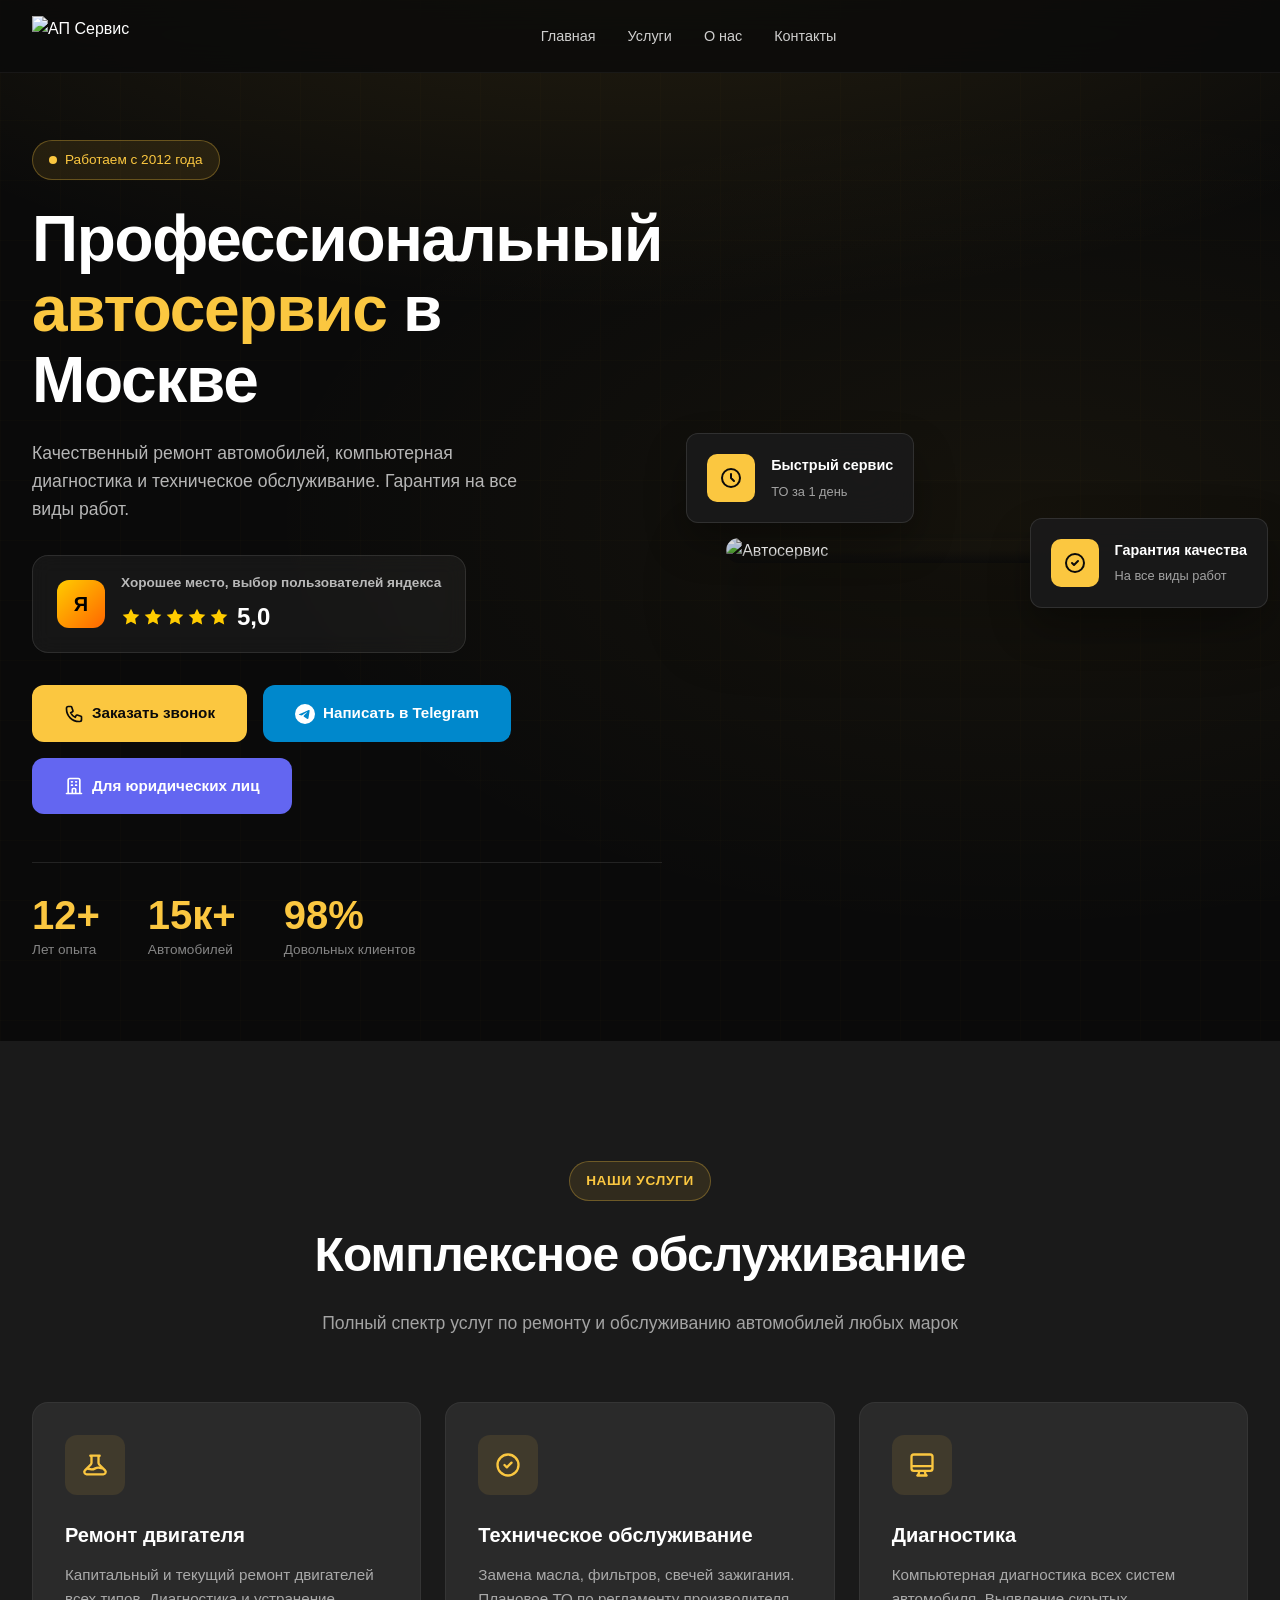
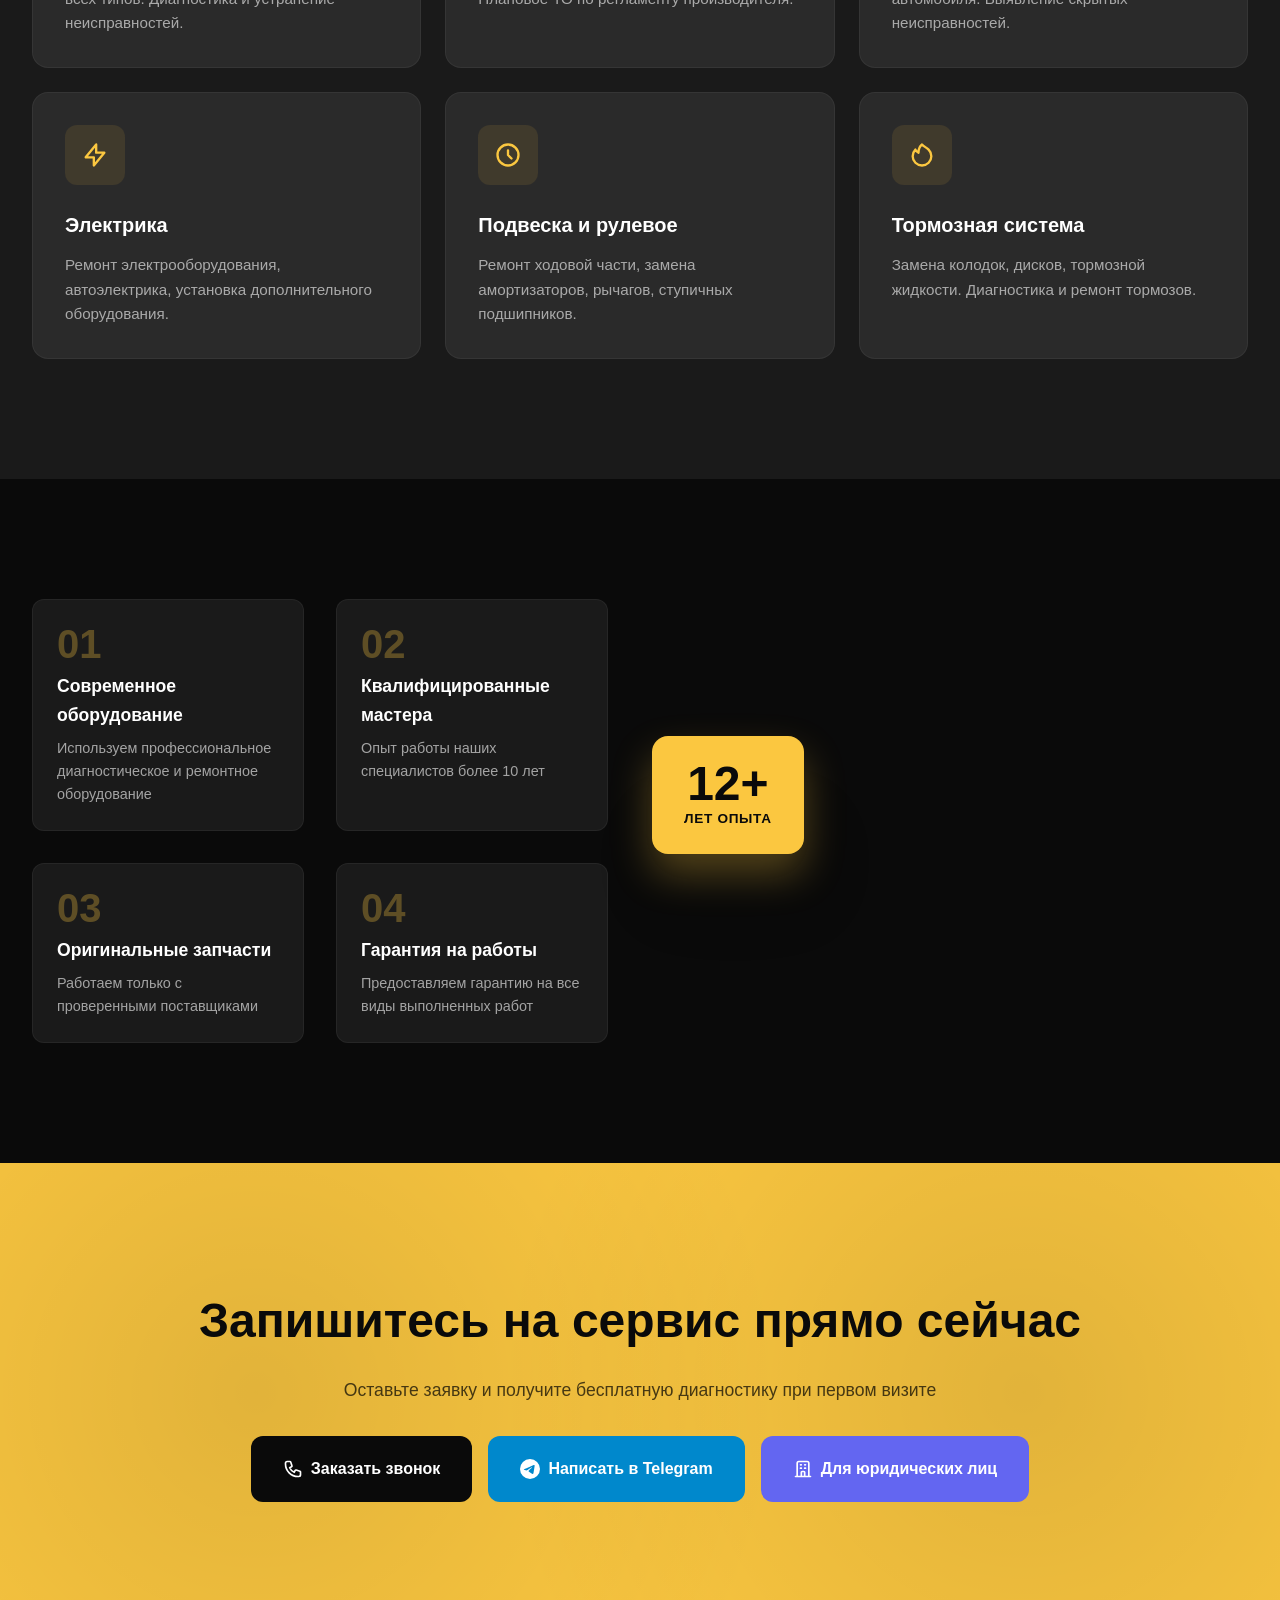
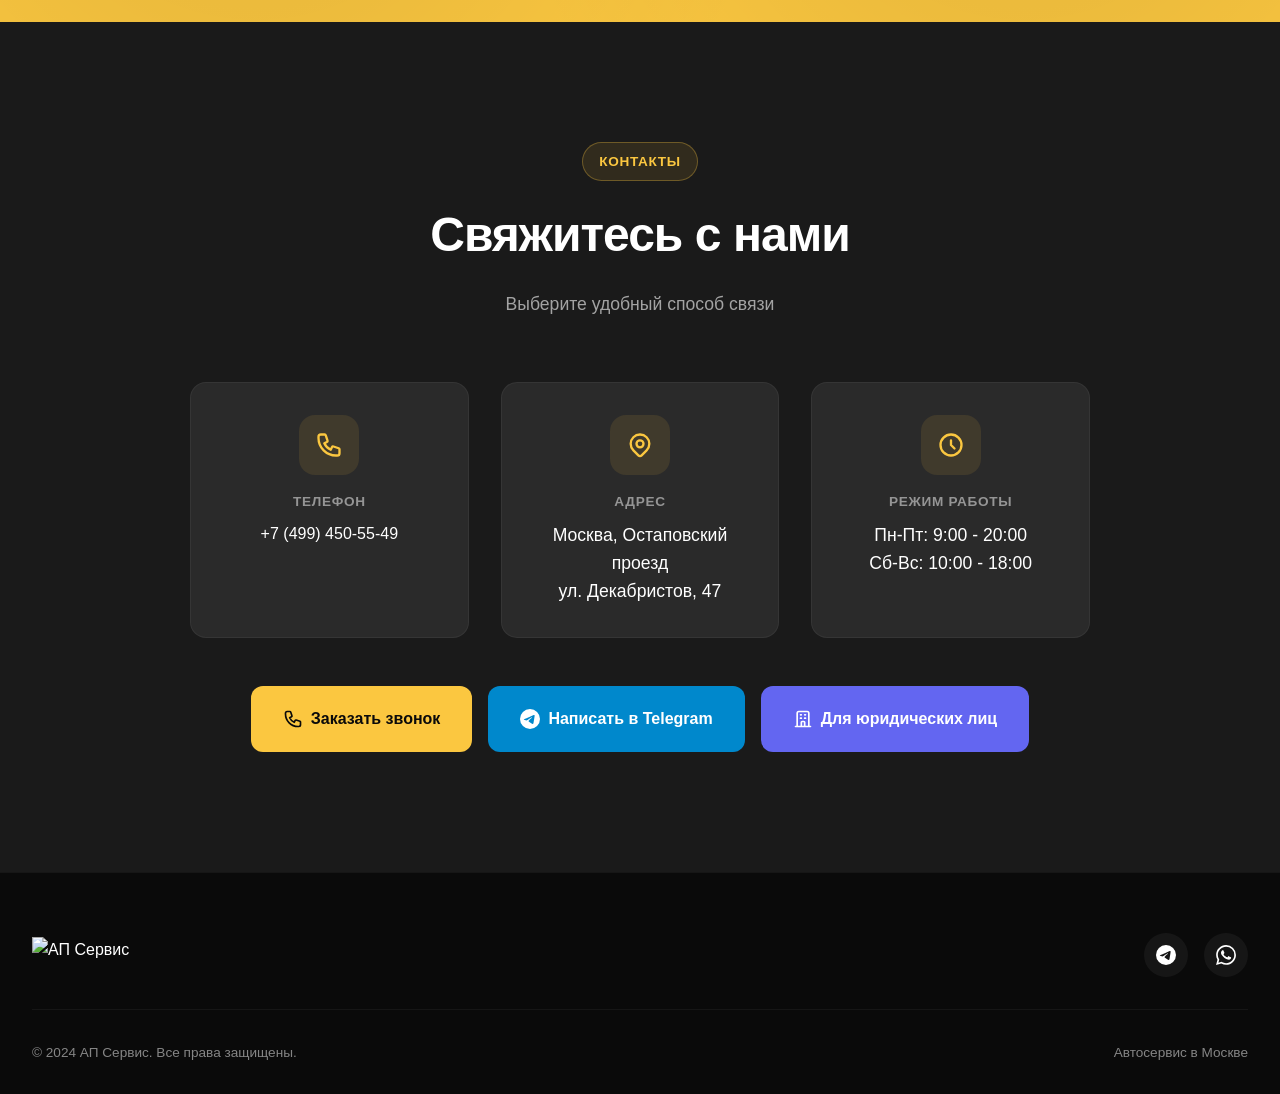
==== serivce2/index.html @ 69a340d0 "Add files via upload" ====
<!DOCTYPE html>
<!-- saved from url=(0055)file:///C:/Users/WlaDiS/Desktop/ap2/new-site/index.html -->
<html lang="ru"><head><meta http-equiv="Content-Type" content="text/html; charset=UTF-8">
    
    <meta name="viewport" content="width=device-width, initial-scale=1.0">
    <title>АП Сервис — Автосервис Ильдара</title>
    <meta name="description" content="Профессиональный автосервис в Москве. Ремонт, диагностика и техническое обслуживание автомобилей. Остаповский проезд и Декабристов 47.">
    <link rel="preconnect" href="https://fonts.googleapis.com/">
    <link rel="preconnect" href="https://fonts.gstatic.com/" crossorigin="">
    <link href="./АП Сервис — Автосервис Ильдара_files/css2" rel="stylesheet">
    <style>
        :root {
            --primary: #fbc740;
            --primary-dark: #e5b335;
            --dark: #0a0a0a;
            --dark-light: #1a1a1a;
            --gray: #2a2a2a;
            --light: #f5f5f5;
            --white: #ffffff;
            --text: #333333;
            --text-light: #666666;
            --transition: all 0.3s cubic-bezier(0.4, 0, 0.2, 1);
        }

        * {
            margin: 0;
            padding: 0;
            box-sizing: border-box;
        }

        html {
            scroll-behavior: smooth;
        }

        body {
            font-family: 'Inter', -apple-system, BlinkMacSystemFont, sans-serif;
            background: var(--dark);
            color: var(--white);
            line-height: 1.6;
            overflow-x: hidden;
        }

        /* Custom Scrollbar */
        ::-webkit-scrollbar {
            width: 8px;
        }
        ::-webkit-scrollbar-track {
            background: var(--dark);
        }
        ::-webkit-scrollbar-thumb {
            background: var(--primary);
            border-radius: 4px;
        }

        /* Navigation */
        .nav {
            position: fixed;
            top: 0;
            left: 0;
            right: 0;
            z-index: 1000;
            padding: 1rem 2rem;
            background: rgba(10, 10, 10, 0.8);
            backdrop-filter: blur(20px);
            border-bottom: 1px solid rgba(255,255,255,0.05);
            transition: var(--transition);
        }

        .nav.scrolled {
            padding: 0.75rem 2rem;
            background: rgba(10, 10, 10, 0.95);
        }

        .nav-container {
            max-width: 1400px;
            margin: 0 auto;
            display: flex;
            justify-content: space-between;
            align-items: center;
        }

        .logo {
            display: flex;
            align-items: center;
            gap: 0.75rem;
            text-decoration: none;
            color: var(--white);
        }

        .logo img {
            height: 40px;
            width: auto;
        }

        .nav-links {
            display: flex;
            gap: 2rem;
            list-style: none;
        }

        .nav-links a {
            color: var(--white);
            text-decoration: none;
            font-weight: 500;
            font-size: 0.9rem;
            position: relative;
            transition: var(--transition);
            opacity: 0.8;
        }

        .nav-links a:hover {
            opacity: 1;
            color: var(--primary);
        }

        .nav-links a::after {
            content: '';
            position: absolute;
            bottom: -4px;
            left: 0;
            width: 0;
            height: 2px;
            background: var(--primary);
            transition: var(--transition);
        }

        .nav-links a:hover::after {
            width: 100%;
        }

        .mobile-menu-btn {
            display: none;
            flex-direction: column;
            gap: 5px;
            background: none;
            border: none;
            cursor: pointer;
            padding: 5px;
        }

        .mobile-menu-btn span {
            width: 25px;
            height: 2px;
            background: var(--white);
            transition: var(--transition);
        }

        /* Hero Section */
        .hero {
            min-height: 100vh;
            display: flex;
            align-items: center;
            position: relative;
            overflow: hidden;
            padding: 140px 2rem 80px;
        }

        .hero-bg {
            position: absolute;
            inset: 0;
            background: 
                radial-gradient(ellipse 80% 50% at 50% -20%, rgba(251, 199, 64, 0.15), transparent),
                radial-gradient(ellipse 60% 40% at 80% 50%, rgba(251, 199, 64, 0.05), transparent),
                var(--dark);
        }

        .hero-grid {
            position: absolute;
            inset: 0;
            background-image: 
                linear-gradient(rgba(251, 199, 64, 0.03) 1px, transparent 1px),
                linear-gradient(90deg, rgba(251, 199, 64, 0.03) 1px, transparent 1px);
            background-size: 60px 60px;
            opacity: 0.5;
        }

        .hero-container {
            max-width: 1400px;
            margin: 0 auto;
            display: grid;
            grid-template-columns: 1fr 1fr;
            gap: 4rem;
            align-items: center;
            position: relative;
            z-index: 1;
        }

        .hero-content {
            animation: fadeInUp 1s ease-out;
        }

        .hero-badge {
            display: inline-flex;
            align-items: center;
            gap: 0.5rem;
            padding: 0.5rem 1rem;
            background: rgba(251, 199, 64, 0.1);
            border: 1px solid rgba(251, 199, 64, 0.3);
            border-radius: 50px;
            font-size: 0.85rem;
            font-weight: 500;
            color: var(--primary);
            margin-bottom: 1.5rem;
        }

        .hero-badge::before {
            content: '';
            width: 8px;
            height: 8px;
            background: var(--primary);
            border-radius: 50%;
            animation: pulse 2s infinite;
        }

        @keyframes pulse {
            0%, 100% { opacity: 1; }
            50% { opacity: 0.5; }
        }

        .hero h1 {
            font-size: clamp(2.5rem, 5vw, 4rem);
            font-weight: 800;
            line-height: 1.1;
            margin-bottom: 1.5rem;
            letter-spacing: -0.02em;
        }

        .hero h1 span {
            color: var(--primary);
            position: relative;
        }

        .hero-description {
            font-size: 1.1rem;
            color: rgba(255,255,255,0.7);
            max-width: 500px;
            margin-bottom: 2rem;
        }

        /* Yandex Rating Badge */
        .yandex-badge {
            display: inline-flex;
            align-items: center;
            gap: 1rem;
            background: rgba(255, 255, 255, 0.05);
            border: 1px solid rgba(255, 255, 255, 0.1);
            border-radius: 16px;
            padding: 1rem 1.5rem;
            margin-bottom: 2rem;
            backdrop-filter: blur(10px);
        }

        .yandex-icon {
            width: 48px;
            height: 48px;
            background: linear-gradient(135deg, #FFCC00, #FF6600);
            border-radius: 12px;
            display: flex;
            align-items: center;
            justify-content: center;
            font-weight: 800;
            font-size: 1.25rem;
            color: #000;
        }

        .yandex-info h4 {
            font-size: 0.85rem;
            font-weight: 600;
            color: rgba(255,255,255,0.7);
            margin-bottom: 0.25rem;
        }

        .yandex-rating {
            display: flex;
            align-items: center;
            gap: 0.5rem;
        }

        .yandex-rating .stars {
            display: flex;
            gap: 2px;
        }

        .yandex-rating .stars svg {
            width: 20px;
            height: 20px;
            fill: #FFCC00;
        }

        .yandex-rating .score {
            font-size: 1.5rem;
            font-weight: 800;
            color: var(--white);
        }

        .hero-buttons {
            display: flex;
            flex-wrap: wrap;
            gap: 1rem;
            margin-bottom: 2rem;
        }

        .btn {
            display: inline-flex;
            align-items: center;
            gap: 0.5rem;
            padding: 1rem 2rem;
            background: var(--primary);
            color: var(--dark);
            text-decoration: none;
            font-weight: 700;
            font-size: 0.95rem;
            border-radius: 12px;
            border: none;
            cursor: pointer;
            transition: var(--transition);
        }

        .btn:hover {
            background: var(--primary-dark);
            transform: translateY(-2px);
            box-shadow: 0 10px 30px rgba(251, 199, 64, 0.3);
        }

        .btn-outline {
            background: transparent;
            border: 2px solid rgba(255,255,255,0.3);
            color: var(--white);
        }

        .btn-outline:hover {
            background: var(--white);
            color: var(--dark);
            border-color: var(--white);
        }

        .btn-telegram {
            background: #0088cc;
            color: var(--white);
        }

        .btn-telegram:hover {
            background: #006699;
            box-shadow: 0 10px 30px rgba(0, 136, 204, 0.3);
        }

        .btn-corp {
            background: #6366f1;
            color: var(--white);
        }

        .btn-corp:hover {
            background: #4f46e5;
            box-shadow: 0 10px 30px rgba(99, 102, 241, 0.3);
        }

        .hero-stats {
            display: flex;
            gap: 3rem;
            margin-top: 3rem;
            padding-top: 2rem;
            border-top: 1px solid rgba(255,255,255,0.1);
        }

        .stat {
            display: flex;
            flex-direction: column;
        }

        .stat-value {
            font-size: 2.5rem;
            font-weight: 800;
            color: var(--primary);
            line-height: 1;
        }

        .stat-label {
            font-size: 0.85rem;
            color: rgba(255,255,255,0.5);
            margin-top: 0.25rem;
        }

        .hero-image {
            position: relative;
            animation: fadeIn 1.2s ease-out;
        }

        .hero-image-wrapper {
            position: relative;
            border-radius: 20px;
            overflow: hidden;
            box-shadow: 0 40px 80px rgba(0,0,0,0.5);
        }

        .hero-image-wrapper::before {
            content: '';
            position: absolute;
            inset: 0;
            background: linear-gradient(180deg, transparent 50%, rgba(10,10,10,0.8) 100%);
            z-index: 1;
        }

        .hero-image img {
            width: 100%;
            height: auto;
            display: block;
            transition: transform 0.7s ease;
        }

        .hero-image-wrapper:hover img {
            transform: scale(1.05);
        }

        .hero-float-card {
            position: absolute;
            background: rgba(26, 26, 26, 0.95);
            backdrop-filter: blur(20px);
            padding: 1.25rem;
            border-radius: 12px;
            border: 1px solid rgba(255,255,255,0.1);
            display: flex;
            align-items: center;
            gap: 1rem;
            box-shadow: 0 20px 40px rgba(0,0,0,0.3);
        }

        .hero-float-card.card-1 {
            top: -20px;
            right: -20px;
            z-index: 2;
            animation: float 3s ease-in-out infinite;
        }

        .hero-float-card.card-2 {
            bottom: 40px;
            left: -40px;
            z-index: 2;
            animation: float 3s ease-in-out infinite 0.5s;
        }

        @keyframes float {
            0%, 100% { transform: translateY(0); }
            50% { transform: translateY(-10px); }
        }

        .card-icon {
            width: 48px;
            height: 48px;
            background: var(--primary);
            border-radius: 10px;
            display: flex;
            align-items: center;
            justify-content: center;
            color: var(--dark);
        }

        .card-icon svg {
            width: 24px;
            height: 24px;
        }

        .card-content h4 {
            font-size: 0.9rem;
            font-weight: 600;
            margin-bottom: 0.25rem;
        }

        .card-content p {
            font-size: 0.8rem;
            color: rgba(255,255,255,0.6);
        }

        /* Services Section */
        .services {
            padding: 120px 2rem;
            background: var(--dark-light);
            position: relative;
        }

        .section-header {
            text-align: center;
            max-width: 700px;
            margin: 0 auto 4rem;
        }

        .section-label {
            display: inline-block;
            padding: 0.5rem 1rem;
            background: rgba(251, 199, 64, 0.1);
            border: 1px solid rgba(251, 199, 64, 0.3);
            border-radius: 50px;
            font-size: 0.85rem;
            font-weight: 600;
            color: var(--primary);
            margin-bottom: 1rem;
            text-transform: uppercase;
            letter-spacing: 0.05em;
        }

        .section-title {
            font-size: clamp(2rem, 4vw, 3rem);
            font-weight: 800;
            margin-bottom: 1rem;
            letter-spacing: -0.02em;
        }

        .section-description {
            color: rgba(255,255,255,0.6);
            font-size: 1.1rem;
        }

        .services-grid {
            max-width: 1400px;
            margin: 0 auto;
            display: grid;
            grid-template-columns: repeat(auto-fit, minmax(320px, 1fr));
            gap: 1.5rem;
        }

        .service-card {
            background: var(--gray);
            border-radius: 16px;
            padding: 2rem;
            border: 1px solid rgba(255,255,255,0.05);
            transition: var(--transition);
            position: relative;
            overflow: hidden;
            cursor: pointer;
        }

        .service-card::before {
            content: '';
            position: absolute;
            top: 0;
            left: 0;
            right: 0;
            height: 3px;
            background: var(--primary);
            transform: scaleX(0);
            transition: var(--transition);
        }

        .service-card:hover::before {
            transform: scaleX(1);
        }

        .service-card:hover {
            transform: translateY(-5px);
            border-color: rgba(251, 199, 64, 0.3);
            box-shadow: 0 20px 40px rgba(0,0,0,0.3);
        }

        .service-icon {
            width: 60px;
            height: 60px;
            background: rgba(251, 199, 64, 0.1);
            border-radius: 12px;
            display: flex;
            align-items: center;
            justify-content: center;
            margin-bottom: 1.5rem;
            transition: var(--transition);
        }

        .service-card:hover .service-icon {
            background: var(--primary);
        }

        .service-icon svg {
            width: 28px;
            height: 28px;
            color: var(--primary);
            transition: var(--transition);
        }

        .service-card:hover .service-icon svg {
            color: var(--dark);
        }

        .service-card h3 {
            font-size: 1.25rem;
            font-weight: 700;
            margin-bottom: 0.75rem;
        }

        .service-card p {
            color: rgba(255,255,255,0.6);
            font-size: 0.95rem;
            line-height: 1.6;
        }

        /* Advantages Section */
        .advantages {
            padding: 120px 2rem;
            background: var(--dark);
            position: relative;
        }

        .advantages-container {
            max-width: 1400px;
            margin: 0 auto;
            display: grid;
            grid-template-columns: 1fr 1fr;
            gap: 4rem;
            align-items: center;
        }

        .advantages-content {
            display: grid;
            grid-template-columns: 1fr 1fr;
            gap: 2rem;
        }

        .advantage-item {
            padding: 1.5rem;
            background: var(--dark-light);
            border-radius: 12px;
            border: 1px solid rgba(255,255,255,0.05);
            transition: var(--transition);
        }

        .advantage-item:hover {
            border-color: rgba(251, 199, 64, 0.3);
            transform: translateY(-3px);
        }

        .advantage-number {
            font-size: 2.5rem;
            font-weight: 800;
            color: var(--primary);
            opacity: 0.3;
            line-height: 1;
            margin-bottom: 0.5rem;
        }

        .advantage-item h4 {
            font-size: 1.1rem;
            font-weight: 600;
            margin-bottom: 0.5rem;
        }

        .advantage-item p {
            font-size: 0.9rem;
            color: rgba(255,255,255,0.6);
        }

        .advantages-image {
            position: relative;
        }

        .advantages-image img {
            width: 100%;
            border-radius: 20px;
            box-shadow: 0 40px 80px rgba(0,0,0,0.4);
        }

        .experience-badge {
            position: absolute;
            bottom: -20px;
            left: -20px;
            background: var(--primary);
            color: var(--dark);
            padding: 1.5rem 2rem;
            border-radius: 16px;
            text-align: center;
            box-shadow: 0 20px 40px rgba(251, 199, 64, 0.3);
        }

        .experience-badge .years {
            font-size: 3rem;
            font-weight: 800;
            line-height: 1;
        }

        .experience-badge .text {
            font-size: 0.85rem;
            font-weight: 600;
            text-transform: uppercase;
            letter-spacing: 0.05em;
        }

        /* CTA Section */
        .cta {
            padding: 120px 2rem;
            background: var(--primary);
            position: relative;
            overflow: hidden;
        }

        .cta-bg {
            position: absolute;
            inset: 0;
            background: 
                radial-gradient(circle at 20% 50%, rgba(0,0,0,0.1) 0%, transparent 50%),
                radial-gradient(circle at 80% 50%, rgba(0,0,0,0.1) 0%, transparent 50%);
        }

        .cta-container {
            max-width: 1000px;
            margin: 0 auto;
            text-align: center;
            position: relative;
            z-index: 1;
        }

        .cta h2 {
            font-size: clamp(2rem, 4vw, 3rem);
            font-weight: 800;
            color: var(--dark);
            margin-bottom: 1rem;
        }

        .cta p {
            color: rgba(0,0,0,0.7);
            font-size: 1.1rem;
            max-width: 600px;
            margin: 0 auto 2rem;
        }

        .btn-dark {
            background: var(--dark);
            color: var(--white);
        }

        .btn-dark:hover {
            background: var(--dark-light);
            box-shadow: 0 10px 30px rgba(0,0,0,0.3);
        }

        /* Contact Section - New Design with Buttons */
        .contact {
            padding: 120px 2rem;
            background: var(--dark-light);
        }

        .contact-container {
            max-width: 900px;
            margin: 0 auto;
            text-align: center;
        }

        .contact-info-grid {
            display: grid;
            grid-template-columns: repeat(auto-fit, minmax(250px, 1fr));
            gap: 2rem;
            margin-bottom: 3rem;
        }

        .contact-info-card {
            background: var(--gray);
            padding: 2rem;
            border-radius: 16px;
            border: 1px solid rgba(255,255,255,0.05);
            text-align: center;
            transition: var(--transition);
        }

        .contact-info-card:hover {
            border-color: rgba(251, 199, 64, 0.3);
            transform: translateY(-5px);
        }

        .contact-info-card .icon {
            width: 60px;
            height: 60px;
            background: rgba(251, 199, 64, 0.1);
            border-radius: 16px;
            display: flex;
            align-items: center;
            justify-content: center;
            margin: 0 auto 1rem;
        }

        .contact-info-card .icon svg {
            width: 28px;
            height: 28px;
            color: var(--primary);
        }

        .contact-info-card h4 {
            font-size: 0.85rem;
            font-weight: 600;
            color: rgba(255,255,255,0.5);
            text-transform: uppercase;
            letter-spacing: 0.05em;
            margin-bottom: 0.5rem;
        }

        .contact-info-card p {
            font-size: 1.1rem;
            color: var(--white);
        }

        .contact-info-card a {
            color: var(--white);
            text-decoration: none;
            transition: var(--transition);
        }

        .contact-info-card a:hover {
            color: var(--primary);
        }

        .contact-buttons {
            display: flex;
            flex-wrap: wrap;
            justify-content: center;
            gap: 1rem;
            margin-top: 2rem;
        }

        .contact-buttons .btn {
            padding: 1.25rem 2rem;
            font-size: 1rem;
        }

        /* Footer */
        .footer {
            padding: 60px 2rem 30px;
            background: var(--dark);
            border-top: 1px solid rgba(255,255,255,0.05);
        }

        .footer-container {
            max-width: 1400px;
            margin: 0 auto;
        }

        .footer-top {
            display: flex;
            justify-content: space-between;
            align-items: center;
            padding-bottom: 2rem;
            border-bottom: 1px solid rgba(255,255,255,0.05);
            margin-bottom: 2rem;
        }

        .footer-logo {
            display: flex;
            align-items: center;
            gap: 0.75rem;
            text-decoration: none;
            color: var(--white);
        }

        .footer-logo img {
            height: 36px;
        }

        .footer-social {
            display: flex;
            gap: 1rem;
        }

        .social-link {
            width: 44px;
            height: 44px;
            background: rgba(255,255,255,0.05);
            border-radius: 50%;
            display: flex;
            align-items: center;
            justify-content: center;
            color: var(--white);
            text-decoration: none;
            transition: var(--transition);
        }

        .social-link:hover {
            background: var(--primary);
            color: var(--dark);
            transform: translateY(-3px);
        }

        .footer-bottom {
            display: flex;
            justify-content: space-between;
            align-items: center;
            flex-wrap: wrap;
            gap: 1rem;
            font-size: 0.85rem;
            color: rgba(255,255,255,0.5);
        }

        .footer-bottom a {
            color: rgba(255,255,255,0.5);
            text-decoration: none;
            transition: var(--transition);
        }

        .footer-bottom a:hover {
            color: var(--primary);
        }

        /* Back to Top Button */
        .back-to-top {
            position: fixed;
            bottom: 30px;
            right: 30px;
            width: 50px;
            height: 50px;
            background: var(--primary);
            border-radius: 50%;
            display: flex;
            align-items: center;
            justify-content: center;
            color: var(--dark);
            text-decoration: none;
            opacity: 0;
            visibility: hidden;
            transform: translateY(20px);
            transition: var(--transition);
            box-shadow: 0 4px 15px rgba(251, 199, 64, 0.4);
            z-index: 999;
        }

        .back-to-top.visible {
            opacity: 1;
            visibility: visible;
            transform: translateY(0);
        }

        .back-to-top:hover {
            background: var(--primary-dark);
            transform: translateY(-3px);
            box-shadow: 0 6px 20px rgba(251, 199, 64, 0.5);
        }

        .back-to-top svg {
            width: 24px;
            height: 24px;
        }

        /* Animations */
        @keyframes fadeIn {
            from { opacity: 0; }
            to { opacity: 1; }
        }

        @keyframes fadeInUp {
            from {
                opacity: 0;
                transform: translateY(30px);
            }
            to {
                opacity: 1;
                transform: translateY(0);
            }
        }

        /* Responsive */
        @media (max-width: 1024px) {
            .hero-container,
            .advantages-container {
                grid-template-columns: 1fr;
            }

            .hero {
                padding-top: 140px;
            }

            .hero-image {
                order: -1;
            }

            .advantages-content {
                order: 1;
            }

            .nav-links {
                display: none;
            }

            .mobile-menu-btn {
                display: flex;
            }
        }

        @media (max-width: 768px) {
            .advantages-content {
                grid-template-columns: 1fr;
            }

            .hero-stats {
                flex-direction: column;
                gap: 1.5rem;
            }

            .hero-float-card {
                display: none;
            }

            .hero-buttons {
                flex-direction: column;
            }

            .hero-buttons .btn {
                width: 100%;
                justify-content: center;
            }

            .contact-buttons {
                flex-direction: column;
            }

            .contact-buttons .btn {
                width: 100%;
            }

            .yandex-badge {
                flex-direction: column;
                text-align: center;
            }

            .footer-top {
                flex-direction: column;
                gap: 1.5rem;
                text-align: center;
            }

            .experience-badge {
                position: relative;
                bottom: auto;
                left: auto;
                margin-top: 1rem;
            }
        }

        /* Mobile Menu */
        .mobile-menu {
            position: fixed;
            inset: 0;
            background: var(--dark);
            z-index: 999;
            display: flex;
            flex-direction: column;
            justify-content: center;
            align-items: center;
            gap: 2rem;
            transform: translateX(100%);
            transition: var(--transition);
        }

        .mobile-menu.active {
            transform: translateX(0);
        }

        .mobile-menu a {
            color: var(--white);
            text-decoration: none;
            font-size: 1.5rem;
            font-weight: 600;
        }

        .mobile-menu-close {
            position: absolute;
            top: 1.5rem;
            right: 1.5rem;
            background: none;
            border: none;
            color: var(--white);
            font-size: 2rem;
            cursor: pointer;
        }
    </style>
</head>
<body>
    <!-- Navigation -->
    <nav class="nav">
        <div class="nav-container">
            <a href="file:///C:/Users/WlaDiS/Desktop/ap2/new-site/index.html#" class="logo" onclick="scrollToTop(event)">
                <img src="./АП Сервис — Автосервис Ильдара_files/logonew24.svg" alt="АП Сервис">
            </a>
            <ul class="nav-links">
                <li><a href="file:///C:/Users/WlaDiS/Desktop/ap2/new-site/index.html#" onclick="scrollToTop(event)">Главная</a></li>
                <li><a href="file:///C:/Users/WlaDiS/Desktop/ap2/new-site/index.html#services">Услуги</a></li>
                <li><a href="file:///C:/Users/WlaDiS/Desktop/ap2/new-site/index.html#advantages">О нас</a></li>
                <li><a href="file:///C:/Users/WlaDiS/Desktop/ap2/new-site/index.html#contact">Контакты</a></li>
            </ul>
            <div class="nav-cta">
                <button class="mobile-menu-btn" onclick="toggleMenu()">
                    <span></span>
                    <span></span>
                    <span></span>
                </button>
            </div>
        </div>
    </nav>

    <!-- Mobile Menu -->
    <div class="mobile-menu" id="mobileMenu">
        <button class="mobile-menu-close" onclick="toggleMenu()">×</button>
        <a href="file:///C:/Users/WlaDiS/Desktop/ap2/new-site/index.html#" onclick="scrollToTop(event); toggleMenu()">Главная</a>
        <a href="file:///C:/Users/WlaDiS/Desktop/ap2/new-site/index.html#services" onclick="toggleMenu()">Услуги</a>
        <a href="file:///C:/Users/WlaDiS/Desktop/ap2/new-site/index.html#advantages" onclick="toggleMenu()">О нас</a>
        <a href="file:///C:/Users/WlaDiS/Desktop/ap2/new-site/index.html#contact" onclick="toggleMenu()">Контакты</a>
    </div>

    <!-- Hero Section -->
    <section class="hero">
        <div class="hero-bg"></div>
        <div class="hero-grid"></div>
        <div class="hero-container">
            <div class="hero-content">
                <div class="hero-badge">Работаем с 2012 года</div>
                <h1>Профессиональный <span>автосервис</span> в Москве</h1>
                <p class="hero-description">Качественный ремонт автомобилей, компьютерная диагностика и техническое обслуживание. Гарантия на все виды работ.</p>
                
                <!-- Yandex Rating Badge -->
                <div class="yandex-badge">
                    <div class="yandex-icon">Я</div>
                    <div class="yandex-info">
                        <h4>Хорошее место, выбор пользователей яндекса</h4>
                        <div class="yandex-rating">
                            <div class="stars">
                                <svg viewBox="0 0 24 24"><path d="M12 2l3.09 6.26L22 9.27l-5 4.87 1.18 6.88L12 17.77l-6.18 3.25L7 14.14 2 9.27l6.91-1.01L12 2z"></path></svg>
                                <svg viewBox="0 0 24 24"><path d="M12 2l3.09 6.26L22 9.27l-5 4.87 1.18 6.88L12 17.77l-6.18 3.25L7 14.14 2 9.27l6.91-1.01L12 2z"></path></svg>
                                <svg viewBox="0 0 24 24"><path d="M12 2l3.09 6.26L22 9.27l-5 4.87 1.18 6.88L12 17.77l-6.18 3.25L7 14.14 2 9.27l6.91-1.01L12 2z"></path></svg>
                                <svg viewBox="0 0 24 24"><path d="M12 2l3.09 6.26L22 9.27l-5 4.87 1.18 6.88L12 17.77l-6.18 3.25L7 14.14 2 9.27l6.91-1.01L12 2z"></path></svg>
                                <svg viewBox="0 0 24 24"><path d="M12 2l3.09 6.26L22 9.27l-5 4.87 1.18 6.88L12 17.77l-6.18 3.25L7 14.14 2 9.27l6.91-1.01L12 2z"></path></svg>
                            </div>
                            <span class="score">5,0</span>
                        </div>
                    </div>
                </div>

                <div class="hero-buttons">
                    <a href="tel:+74994505549" class="btn">
                        <svg width="20" height="20" fill="none" viewBox="0 0 24 24" stroke="currentColor" stroke-width="2"><path stroke-linecap="round" stroke-linejoin="round" d="M3 5a2 2 0 012-2h3.28a1 1 0 01.948.684l1.498 4.493a1 1 0 01-.502 1.21l-2.257 1.13a11.042 11.042 0 005.516 5.516l1.13-2.257a1 1 0 011.21-.502l4.493 1.498a1 1 0 01.684.949V19a2 2 0 01-2 2h-1C9.716 21 3 14.284 3 6V5z"></path></svg>
                        Заказать звонок
                    </a>
                    <a href="https://t.me/%2B79891803266" target="_blank" class="btn btn-telegram">
                        <svg width="20" height="20" viewBox="0 0 24 24" fill="currentColor"><path d="M11.944 0A12 12 0 0 0 0 12a12 12 0 0 0 12 12 12 12 0 0 0 12-12A12 12 0 0 0 12 0a12 12 0 0 0-.056 0zm4.962 7.224c.1-.002.321.023.465.14a.506.506 0 0 1 .171.325c.016.093.036.306.02.472-.18 1.898-.962 6.502-1.36 8.627-.168.9-.499 1.201-.82 1.23-.696.065-1.225-.46-1.9-.902-1.056-.693-1.653-1.123-2.678-1.8-1.185-.78-.417-1.21.258-1.91.177-.184 3.247-2.977 3.307-3.23.007-.032.014-.15-.056-.212s-.174-.041-.249-.024c-.106.024-1.793 1.14-5.061 3.345-.48.33-.913.49-1.302.48-.428-.008-1.252-.241-1.865-.44-.752-.245-1.349-.374-1.297-.789.027-.216.325-.437.893-.663 3.498-1.524 5.83-2.529 6.998-3.014 3.332-1.386 4.025-1.627 4.476-1.635z"></path></svg>
                        Написать в Telegram
                    </a>
                    <a href="file:///C:/Users/WlaDiS/Desktop/ap2/new-site/index.html#" class="btn btn-corp">
                        <svg width="20" height="20" fill="none" viewBox="0 0 24 24" stroke="currentColor" stroke-width="2"><path stroke-linecap="round" stroke-linejoin="round" d="M19 21V5a2 2 0 00-2-2H7a2 2 0 00-2 2v16m14 0h2m-2 0h-5m-9 0H3m2 0h5M9 7h1m-1 4h1m4-4h1m-1 4h1m-5 10v-5a1 1 0 011-1h2a1 1 0 011 1v5m-4 0h4"></path></svg>
                        Для юридических лиц
                    </a>
                </div>

                <div class="hero-stats">
                    <div class="stat">
                        <span class="stat-value">12+</span>
                        <span class="stat-label">Лет опыта</span>
                    </div>
                    <div class="stat">
                        <span class="stat-value">15к+</span>
                        <span class="stat-label">Автомобилей</span>
                    </div>
                    <div class="stat">
                        <span class="stat-value">98%</span>
                        <span class="stat-label">Довольных клиентов</span>
                    </div>
                </div>
            </div>
            <div class="hero-image">
                <div class="hero-image-wrapper">
                    <img src="./АП Сервис — Автосервис Ильдара_files/DSCF3288--_-3.png.webp" alt="Автосервис">
                </div>
                <div class="hero-float-card card-1">
                    <div class="card-icon">
                        <svg fill="none" viewBox="0 0 24 24" stroke="currentColor"><path stroke-linecap="round" stroke-linejoin="round" stroke-width="2" d="M9 12l2 2 4-4m6 2a9 9 0 11-18 0 9 9 0 0118 0z"></path></svg>
                    </div>
                    <div class="card-content">
                        <h4>Гарантия качества</h4>
                        <p>На все виды работ</p>
                    </div>
                </div>
                <div class="hero-float-card card-2">
                    <div class="card-icon">
                        <svg fill="none" viewBox="0 0 24 24" stroke="currentColor"><path stroke-linecap="round" stroke-linejoin="round" stroke-width="2" d="M12 8v4l3 3m6-3a9 9 0 11-18 0 9 9 0 0118 0z"></path></svg>
                    </div>
                    <div class="card-content">
                        <h4>Быстрый сервис</h4>
                        <p>ТО за 1 день</p>
                    </div>
                </div>
            </div>
        </div>
    </section>

    <!-- Services Section -->
    <section class="services" id="services">
        <div class="section-header">
            <span class="section-label">Наши услуги</span>
            <h2 class="section-title">Комплексное обслуживание</h2>
            <p class="section-description">Полный спектр услуг по ремонту и обслуживанию автомобилей любых марок</p>
        </div>
        <div class="services-grid">
            <div class="service-card" style="opacity: 1; transform: translateY(0px); transition: 0.6s;">
                <div class="service-icon">
                    <svg fill="none" viewBox="0 0 24 24" stroke="currentColor"><path stroke-linecap="round" stroke-linejoin="round" stroke-width="2" d="M19.428 15.428a2 2 0 00-1.022-.547l-2.384-.477a6 6 0 00-3.86.517l-.318.158a6 6 0 01-3.86.517L6.05 15.21a2 2 0 00-1.806.547M8 4h8l-1 1v5.172a2 2 0 00.586 1.414l5 5c1.26 1.26.367 3.414-1.415 3.414H4.828c-1.782 0-2.674-2.154-1.414-3.414l5-5A2 2 0 009 10.172V5L8 4z"></path></svg>
                </div>
                <h3>Ремонт двигателя</h3>
                <p>Капитальный и текущий ремонт двигателей всех типов. Диагностика и устранение неисправностей.</p>
            </div>
            <div class="service-card" style="opacity: 1; transform: translateY(0px); transition: 0.6s;">
                <div class="service-icon">
                    <svg fill="none" viewBox="0 0 24 24" stroke="currentColor"><path stroke-linecap="round" stroke-linejoin="round" stroke-width="2" d="M9 12l2 2 4-4m6 2a9 9 0 11-18 0 9 9 0 0118 0z"></path></svg>
                </div>
                <h3>Техническое обслуживание</h3>
                <p>Замена масла, фильтров, свечей зажигания. Плановое ТО по регламенту производителя.</p>
            </div>
            <div class="service-card" style="opacity: 1; transform: translateY(0px); transition: 0.6s;">
                <div class="service-icon">
                    <svg fill="none" viewBox="0 0 24 24" stroke="currentColor"><path stroke-linecap="round" stroke-linejoin="round" stroke-width="2" d="M9.75 17L9 20l-1 1h8l-1-1-.75-3M3 13h18M5 17h14a2 2 0 002-2V5a2 2 0 00-2-2H5a2 2 0 00-2 2v10a2 2 0 002 2z"></path></svg>
                </div>
                <h3>Диагностика</h3>
                <p>Компьютерная диагностика всех систем автомобиля. Выявление скрытых неисправностей.</p>
            </div>
            <div class="service-card" style="opacity: 1; transform: translateY(0px); transition: 0.6s;">
                <div class="service-icon">
                    <svg fill="none" viewBox="0 0 24 24" stroke="currentColor"><path stroke-linecap="round" stroke-linejoin="round" stroke-width="2" d="M13 10V3L4 14h7v7l9-11h-7z"></path></svg>
                </div>
                <h3>Электрика</h3>
                <p>Ремонт электрооборудования, автоэлектрика, установка дополнительного оборудования.</p>
            </div>
            <div class="service-card" style="opacity: 1; transform: translateY(0px); transition: 0.6s;">
                <div class="service-icon">
                    <svg fill="none" viewBox="0 0 24 24" stroke="currentColor"><path stroke-linecap="round" stroke-linejoin="round" stroke-width="2" d="M12 8v4l3 3m6-3a9 9 0 11-18 0 9 9 0 0118 0z"></path></svg>
                </div>
                <h3>Подвеска и рулевое</h3>
                <p>Ремонт ходовой части, замена амортизаторов, рычагов, ступичных подшипников.</p>
            </div>
            <div class="service-card" style="opacity: 1; transform: translateY(0px); transition: 0.6s;">
                <div class="service-icon">
                    <svg fill="none" viewBox="0 0 24 24" stroke="currentColor"><path stroke-linecap="round" stroke-linejoin="round" stroke-width="2" d="M17.657 18.657A8 8 0 016.343 7.343S7 9 9 10c0-2 .5-5 2.986-7C14 5 16.09 5.777 17.656 7.343A7.975 7.975 0 0120 13a7.975 7.975 0 01-2.343 5.657z"></path></svg>
                </div>
                <h3>Тормозная система</h3>
                <p>Замена колодок, дисков, тормозной жидкости. Диагностика и ремонт тормозов.</p>
            </div>
        </div>
    </section>

    <!-- Advantages Section -->
    <section class="advantages" id="advantages">
        <div class="advantages-container">
            <div class="advantages-content">
                <div class="advantage-item" style="opacity: 1; transform: translateY(0px); transition: 0.6s;">
                    <div class="advantage-number">01</div>
                    <h4>Современное оборудование</h4>
                    <p>Используем профессиональное диагностическое и ремонтное оборудование</p>
                </div>
                <div class="advantage-item" style="opacity: 1; transform: translateY(0px); transition: 0.6s;">
                    <div class="advantage-number">02</div>
                    <h4>Квалифицированные мастера</h4>
                    <p>Опыт работы наших специалистов более 10 лет</p>
                </div>
                <div class="advantage-item" style="opacity: 1; transform: translateY(0px); transition: 0.6s;">
                    <div class="advantage-number">03</div>
                    <h4>Оригинальные запчасти</h4>
                    <p>Работаем только с проверенными поставщиками</p>
                </div>
                <div class="advantage-item" style="opacity: 1; transform: translateY(0px); transition: 0.6s;">
                    <div class="advantage-number">04</div>
                    <h4>Гарантия на работы</h4>
                    <p>Предоставляем гарантию на все виды выполненных работ</p>
                </div>
            </div>
            <div class="advantages-image">
                <img src="./АП Сервис — Автосервис Ильдара_files/photo.jpg" alt="Наша команда">
                <div class="experience-badge">
                    <div class="years">12+</div>
                    <div class="text">Лет опыта</div>
                </div>
            </div>
        </div>
    </section>

    <!-- CTA Section -->
    <section class="cta">
        <div class="cta-bg"></div>
        <div class="cta-container">
            <h2>Запишитесь на сервис прямо сейчас</h2>
            <p>Оставьте заявку и получите бесплатную диагностику при первом визите</p>
            <div class="contact-buttons" style="margin-top: 1rem;">
                <a href="tel:+74994505549" class="btn btn-dark">
                    <svg width="20" height="20" fill="none" viewBox="0 0 24 24" stroke="currentColor" stroke-width="2"><path stroke-linecap="round" stroke-linejoin="round" d="M3 5a2 2 0 012-2h3.28a1 1 0 01.948.684l1.498 4.493a1 1 0 01-.502 1.21l-2.257 1.13a11.042 11.042 0 005.516 5.516l1.13-2.257a1 1 0 011.21-.502l4.493 1.498a1 1 0 01.684.949V19a2 2 0 01-2 2h-1C9.716 21 3 14.284 3 6V5z"></path></svg>
                    Заказать звонок
                </a>
                <a href="https://t.me/%2B79891803266" target="_blank" class="btn btn-telegram">
                    <svg width="20" height="20" viewBox="0 0 24 24" fill="currentColor"><path d="M11.944 0A12 12 0 0 0 0 12a12 12 0 0 0 12 12 12 12 0 0 0 12-12A12 12 0 0 0 12 0a12 12 0 0 0-.056 0zm4.962 7.224c.1-.002.321.023.465.14a.506.506 0 0 1 .171.325c.016.093.036.306.02.472-.18 1.898-.962 6.502-1.36 8.627-.168.9-.499 1.201-.82 1.23-.696.065-1.225-.46-1.9-.902-1.056-.693-1.653-1.123-2.678-1.8-1.185-.78-.417-1.21.258-1.91.177-.184 3.247-2.977 3.307-3.23.007-.032.014-.15-.056-.212s-.174-.041-.249-.024c-.106.024-1.793 1.14-5.061 3.345-.48.33-.913.49-1.302.48-.428-.008-1.252-.241-1.865-.44-.752-.245-1.349-.374-1.297-.789.027-.216.325-.437.893-.663 3.498-1.524 5.83-2.529 6.998-3.014 3.332-1.386 4.025-1.627 4.476-1.635z"></path></svg>
                    Написать в Telegram
                </a>
                <a href="file:///C:/Users/WlaDiS/Desktop/ap2/new-site/index.html#" class="btn btn-corp">
                    <svg width="20" height="20" fill="none" viewBox="0 0 24 24" stroke="currentColor" stroke-width="2"><path stroke-linecap="round" stroke-linejoin="round" d="M19 21V5a2 2 0 00-2-2H7a2 2 0 00-2 2v16m14 0h2m-2 0h-5m-9 0H3m2 0h5M9 7h1m-1 4h1m4-4h1m-1 4h1m-5 10v-5a1 1 0 011-1h2a1 1 0 011 1v5m-4 0h4"></path></svg>
                    Для юридических лиц
                </a>
            </div>
        </div>
    </section>

    <!-- Contact Section -->
    <section class="contact" id="contact">
        <div class="section-header">
            <span class="section-label">Контакты</span>
            <h2 class="section-title">Свяжитесь с нами</h2>
            <p class="section-description">Выберите удобный способ связи</p>
        </div>
        <div class="contact-container">
            <div class="contact-info-grid">
                <div class="contact-info-card" style="opacity: 1; transform: translateY(0px); transition: 0.6s;">
                    <div class="icon">
                        <svg fill="none" viewBox="0 0 24 24" stroke="currentColor"><path stroke-linecap="round" stroke-linejoin="round" stroke-width="2" d="M3 5a2 2 0 012-2h3.28a1 1 0 01.948.684l1.498 4.493a1 1 0 01-.502 1.21l-2.257 1.13a11.042 11.042 0 005.516 5.516l1.13-2.257a1 1 0 011.21-.502l4.493 1.498a1 1 0 01.684.949V19a2 2 0 01-2 2h-1C9.716 21 3 14.284 3 6V5z"></path></svg>
                    </div>
                    <h4>Телефон</h4>
                    <a href="tel:+74994505549">+7 (499) 450-55-49</a>
                </div>
                <div class="contact-info-card" style="opacity: 1; transform: translateY(0px); transition: 0.6s;">
                    <div class="icon">
                        <svg fill="none" viewBox="0 0 24 24" stroke="currentColor"><path stroke-linecap="round" stroke-linejoin="round" stroke-width="2" d="M17.657 16.657L13.414 20.9a1.998 1.998 0 01-2.827 0l-4.244-4.243a8 8 0 1111.314 0z"></path><path stroke-linecap="round" stroke-linejoin="round" stroke-width="2" d="M15 11a3 3 0 11-6 0 3 3 0 016 0z"></path></svg>
                    </div>
                    <h4>Адрес</h4>
                    <p>Москва, Остаповский проезд<br>ул. Декабристов, 47</p>
                </div>
                <div class="contact-info-card" style="opacity: 1; transform: translateY(0px); transition: 0.6s;">
                    <div class="icon">
                        <svg fill="none" viewBox="0 0 24 24" stroke="currentColor"><path stroke-linecap="round" stroke-linejoin="round" stroke-width="2" d="M12 8v4l3 3m6-3a9 9 0 11-18 0 9 9 0 0118 0z"></path></svg>
                    </div>
                    <h4>Режим работы</h4>
                    <p>Пн-Пт: 9:00 - 20:00<br>Сб-Вс: 10:00 - 18:00</p>
                </div>
            </div>

            <div class="contact-buttons">
                <a href="tel:+74994505549" class="btn">
                    <svg width="20" height="20" fill="none" viewBox="0 0 24 24" stroke="currentColor" stroke-width="2"><path stroke-linecap="round" stroke-linejoin="round" d="M3 5a2 2 0 012-2h3.28a1 1 0 01.948.684l1.498 4.493a1 1 0 01-.502 1.21l-2.257 1.13a11.042 11.042 0 005.516 5.516l1.13-2.257a1 1 0 011.21-.502l4.493 1.498a1 1 0 01.684.949V19a2 2 0 01-2 2h-1C9.716 21 3 14.284 3 6V5z"></path></svg>
                    Заказать звонок
                </a>
                <a href="https://t.me/%2B79891803266" target="_blank" class="btn btn-telegram">
                    <svg width="20" height="20" viewBox="0 0 24 24" fill="currentColor"><path d="M11.944 0A12 12 0 0 0 0 12a12 12 0 0 0 12 12 12 12 0 0 0 12-12A12 12 0 0 0 12 0a12 12 0 0 0-.056 0zm4.962 7.224c.1-.002.321.023.465.14a.506.506 0 0 1 .171.325c.016.093.036.306.02.472-.18 1.898-.962 6.502-1.36 8.627-.168.9-.499 1.201-.82 1.23-.696.065-1.225-.46-1.9-.902-1.056-.693-1.653-1.123-2.678-1.8-1.185-.78-.417-1.21.258-1.91.177-.184 3.247-2.977 3.307-3.23.007-.032.014-.15-.056-.212s-.174-.041-.249-.024c-.106.024-1.793 1.14-5.061 3.345-.48.33-.913.49-1.302.48-.428-.008-1.252-.241-1.865-.44-.752-.245-1.349-.374-1.297-.789.027-.216.325-.437.893-.663 3.498-1.524 5.83-2.529 6.998-3.014 3.332-1.386 4.025-1.627 4.476-1.635z"></path></svg>
                    Написать в Telegram
                </a>
                <a href="file:///C:/Users/WlaDiS/Desktop/ap2/new-site/index.html#" class="btn btn-corp">
                    <svg width="20" height="20" fill="none" viewBox="0 0 24 24" stroke="currentColor" stroke-width="2"><path stroke-linecap="round" stroke-linejoin="round" d="M19 21V5a2 2 0 00-2-2H7a2 2 0 00-2 2v16m14 0h2m-2 0h-5m-9 0H3m2 0h5M9 7h1m-1 4h1m4-4h1m-1 4h1m-5 10v-5a1 1 0 011-1h2a1 1 0 011 1v5m-4 0h4"></path></svg>
                    Для юридических лиц
                </a>
            </div>
        </div>
    </section>

    <!-- Footer -->
    <footer class="footer">
        <div class="footer-container">
            <div class="footer-top">
                <a href="file:///C:/Users/WlaDiS/Desktop/ap2/new-site/index.html#" class="footer-logo" onclick="scrollToTop(event)">
                    <img src="./АП Сервис — Автосервис Ильдара_files/Logonew24footer.svg" alt="АП Сервис">
                </a>
                <div class="footer-social">
                    <a href="file:///C:/Users/WlaDiS/Desktop/ap2/new-site/index.html#" class="social-link" title="Telegram">
                        <svg width="20" height="20" fill="currentColor" viewBox="0 0 24 24"><path d="M11.944 0A12 12 0 0 0 0 12a12 12 0 0 0 12 12 12 12 0 0 0 12-12A12 12 0 0 0 12 0a12 12 0 0 0-.056 0zm4.962 7.224c.1-.002.321.023.465.14a.506.506 0 0 1 .171.325c.016.093.036.306.02.472-.18 1.898-.962 6.502-1.36 8.627-.168.9-.499 1.201-.82 1.23-.696.065-1.225-.46-1.9-.902-1.056-.693-1.653-1.123-2.678-1.8-1.185-.78-.417-1.21.258-1.91.177-.184 3.247-2.977 3.307-3.23.007-.032.014-.15-.056-.212s-.174-.041-.249-.024c-.106.024-1.793 1.14-5.061 3.345-.48.33-.913.49-1.302.48-.428-.008-1.252-.241-1.865-.44-.752-.245-1.349-.374-1.297-.789.027-.216.325-.437.893-.663 3.498-1.524 5.83-2.529 6.998-3.014 3.332-1.386 4.025-1.627 4.476-1.635z"></path></svg>
                    </a>
                    <a href="file:///C:/Users/WlaDiS/Desktop/ap2/new-site/index.html#" class="social-link" title="WhatsApp">
                        <svg width="20" height="20" fill="currentColor" viewBox="0 0 24 24"><path d="M17.472 14.382c-.297-.149-1.758-.867-2.03-.967-.273-.099-.471-.148-.67.15-.197.297-.767.966-.94 1.164-.173.199-.347.223-.644.075-.297-.15-1.255-.463-2.39-1.475-.883-.788-1.48-1.761-1.653-2.059-.173-.297-.018-.458.13-.606.134-.133.298-.347.446-.52.149-.174.198-.298.298-.497.099-.198.05-.371-.025-.52-.075-.149-.669-1.612-.916-2.207-.242-.579-.487-.5-.669-.51-.173-.008-.371-.01-.57-.01-.198 0-.52.074-.792.372-.272.297-1.04 1.016-1.04 2.479 0 1.462 1.065 2.875 1.213 3.074.149.198 2.096 3.2 5.077 4.487.709.306 1.262.489 1.694.625.712.227 1.36.195 1.871.118.571-.085 1.758-.719 2.006-1.413.248-.694.248-1.289.173-1.413-.074-.124-.272-.198-.57-.347m-5.421 7.403h-.004a9.87 9.87 0 01-5.031-1.378l-.361-.214-3.741.982.998-3.648-.235-.374a9.86 9.86 0 01-1.51-5.26c.001-5.45 4.436-9.884 9.888-9.884 2.64 0 5.122 1.03 6.988 2.898a9.825 9.825 0 012.893 6.994c-.003 5.45-4.437 9.884-9.885 9.884m8.413-18.297A11.815 11.815 0 0012.05 0C5.495 0 .16 5.335.157 11.892c0 2.096.547 4.142 1.588 5.945L.057 24l6.305-1.654a11.882 11.882 0 005.683 1.448h.004c6.554 0 11.89-5.335 11.893-11.893a11.821 11.821 0 00-3.48-8.413z"></path></svg>
                    </a>
                </div>
            </div>
            <div class="footer-bottom">
                <p>© 2024 АП Сервис. Все права защищены.</p>
                <p>Автосервис в Москве</p>
            </div>
        </div>
    </footer>

    <!-- Back to Top Button -->
    <a href="file:///C:/Users/WlaDiS/Desktop/ap2/new-site/index.html#" class="back-to-top" id="backToTop" onclick="scrollToTop(event)" aria-label="Наверх">
        <svg fill="none" viewBox="0 0 24 24" stroke="currentColor" stroke-width="2">
            <path stroke-linecap="round" stroke-linejoin="round" d="M5 15l7-7 7 7"></path>
        </svg>
    </a>

    <script>
        // Navigation scroll effect
        window.addEventListener('scroll', () => {
            const nav = document.querySelector('.nav');
            const backToTop = document.getElementById('backToTop');
            
            if (window.scrollY > 50) {
                nav.classList.add('scrolled');
            } else {
                nav.classList.remove('scrolled');
            }

            // Show/hide back to top button
            if (window.scrollY > 500) {
                backToTop.classList.add('visible');
            } else {
                backToTop.classList.remove('visible');
            }
        });

        // Mobile menu toggle
        function toggleMenu() {
            const menu = document.getElementById('mobileMenu');
            menu.classList.toggle('active');
        }

        // Scroll to top function
        function scrollToTop(e) {
            if (e) e.preventDefault();
            window.scrollTo({
                top: 0,
                behavior: 'smooth'
            });
        }

        // Smooth scroll for anchor links
        document.querySelectorAll('a[href^="#"]').forEach(anchor => {
            anchor.addEventListener('click', function(e) {
                const href = this.getAttribute('href');
                if (href === '#') return;
                
                e.preventDefault();
                const target = document.querySelector(href);
                if (target) {
                    target.scrollIntoView({
                        behavior: 'smooth',
                        block: 'start'
                    });
                }
            });
        });

        // Intersection Observer for animations
        const observerOptions = {
            threshold: 0.1,
            rootMargin: '0px 0px -50px 0px'
        };

        const observer = new IntersectionObserver((entries) => {
            entries.forEach(entry => {
                if (entry.isIntersecting) {
                    entry.target.style.opacity = '1';
                    entry.target.style.transform = 'translateY(0)';
                }
            });
        }, observerOptions);

        // Observe elements for animation
        document.querySelectorAll('.service-card, .advantage-item, .contact-info-card').forEach(el => {
            el.style.opacity = '0';
            el.style.transform = 'translateY(20px)';
            el.style.transition = 'all 0.6s ease';
            observer.observe(el);
        });
    </script>


</body></html>
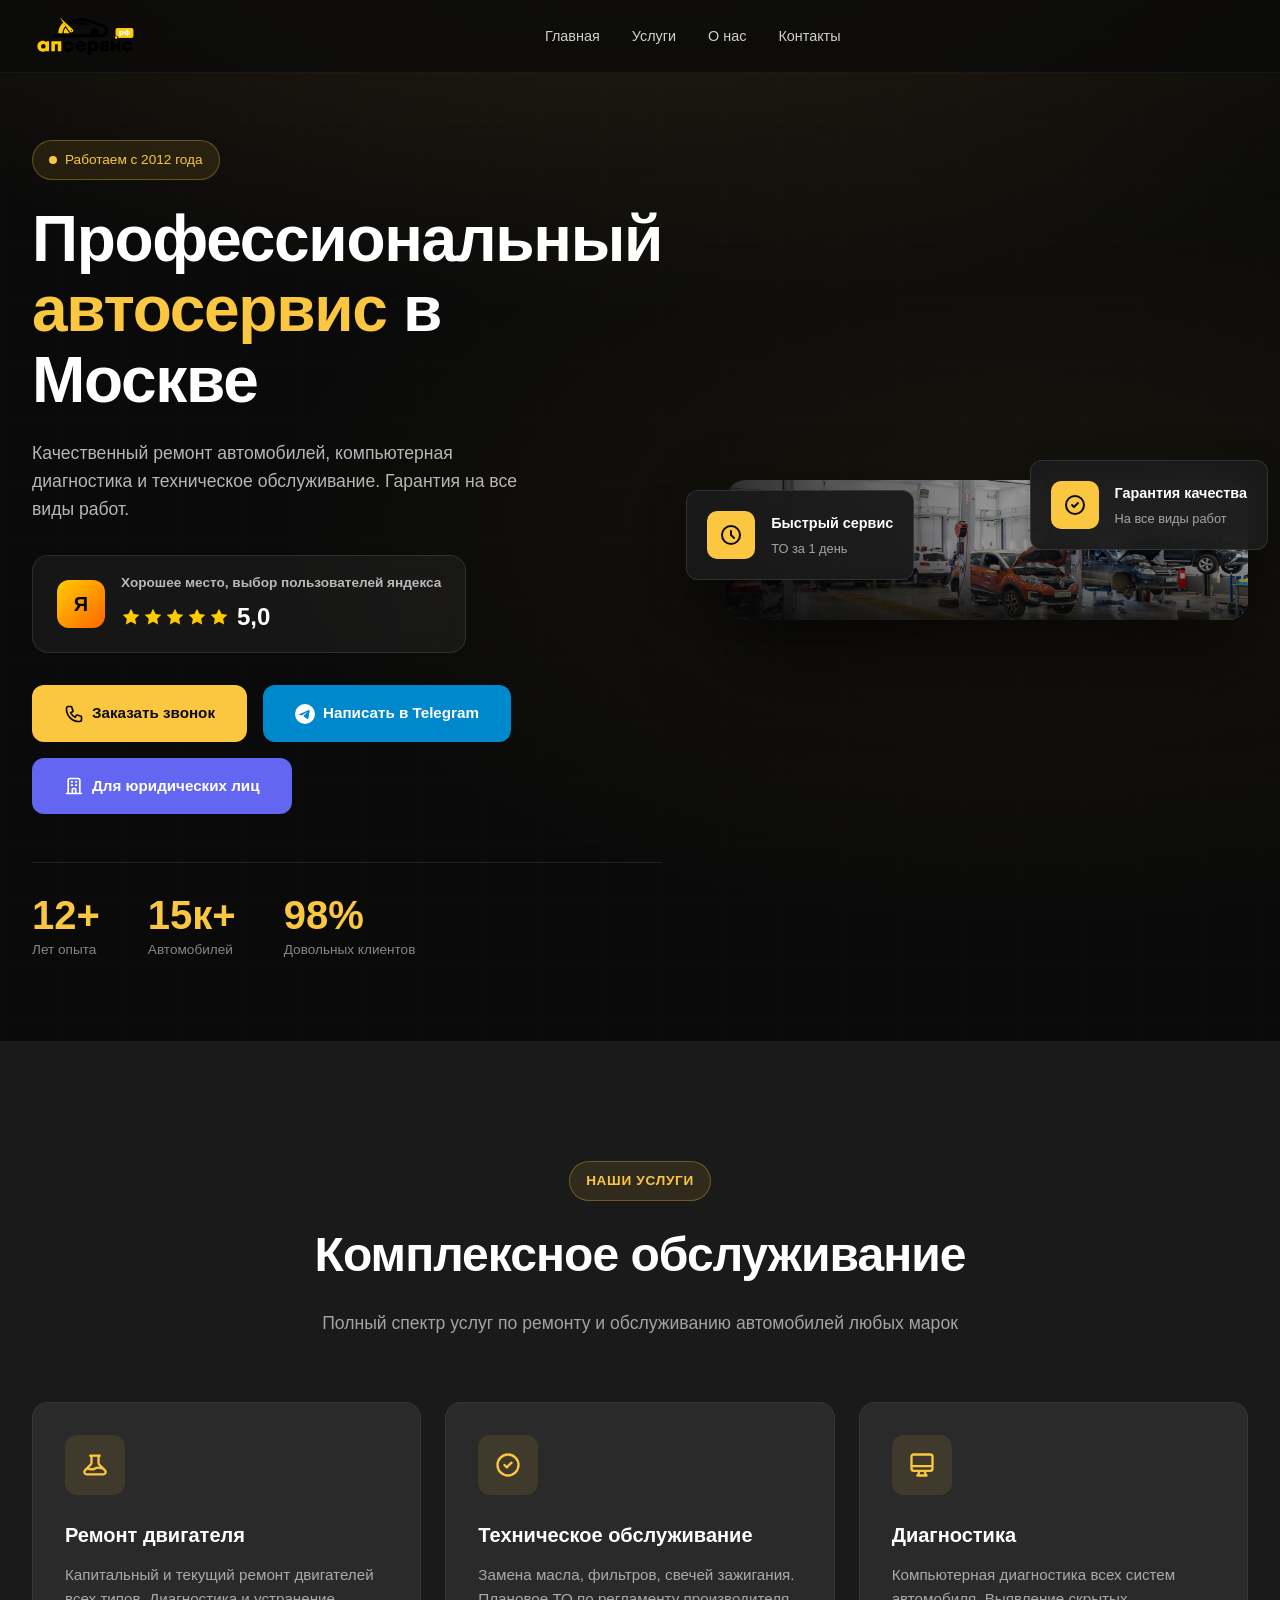
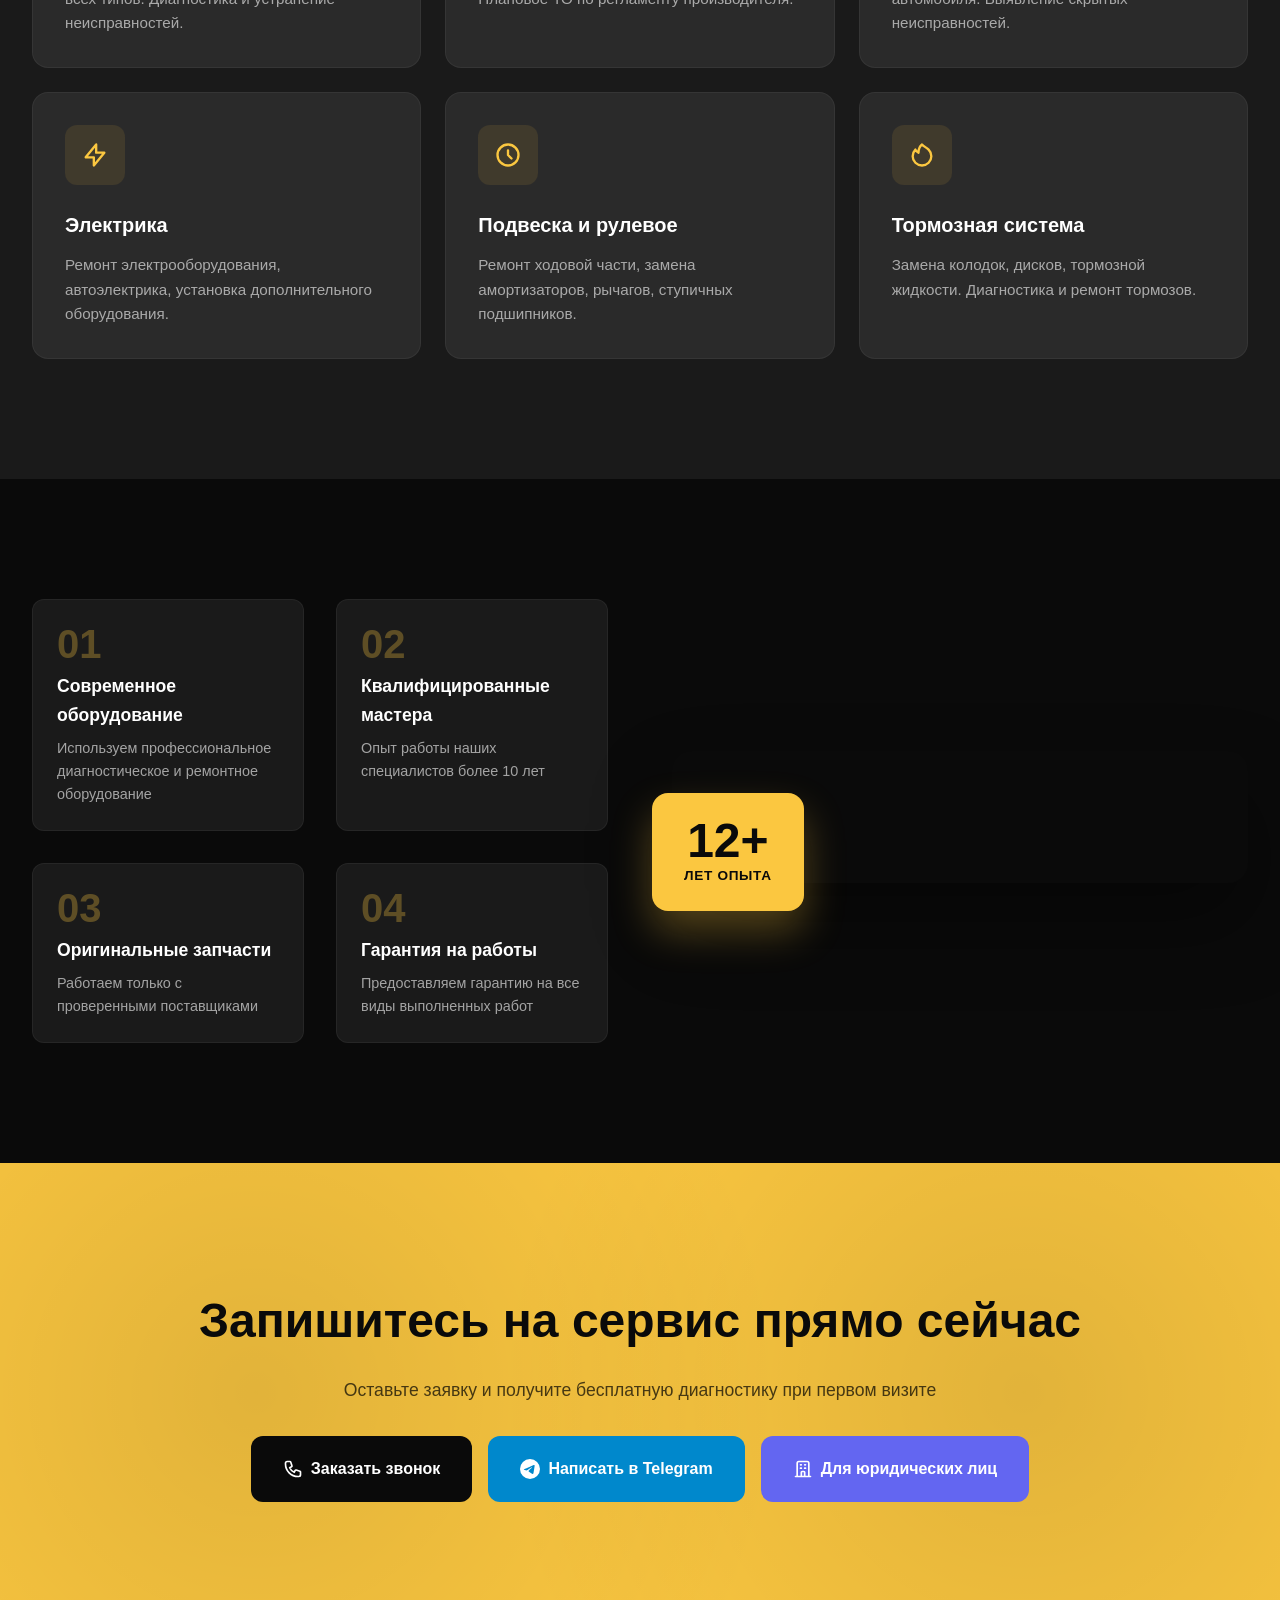
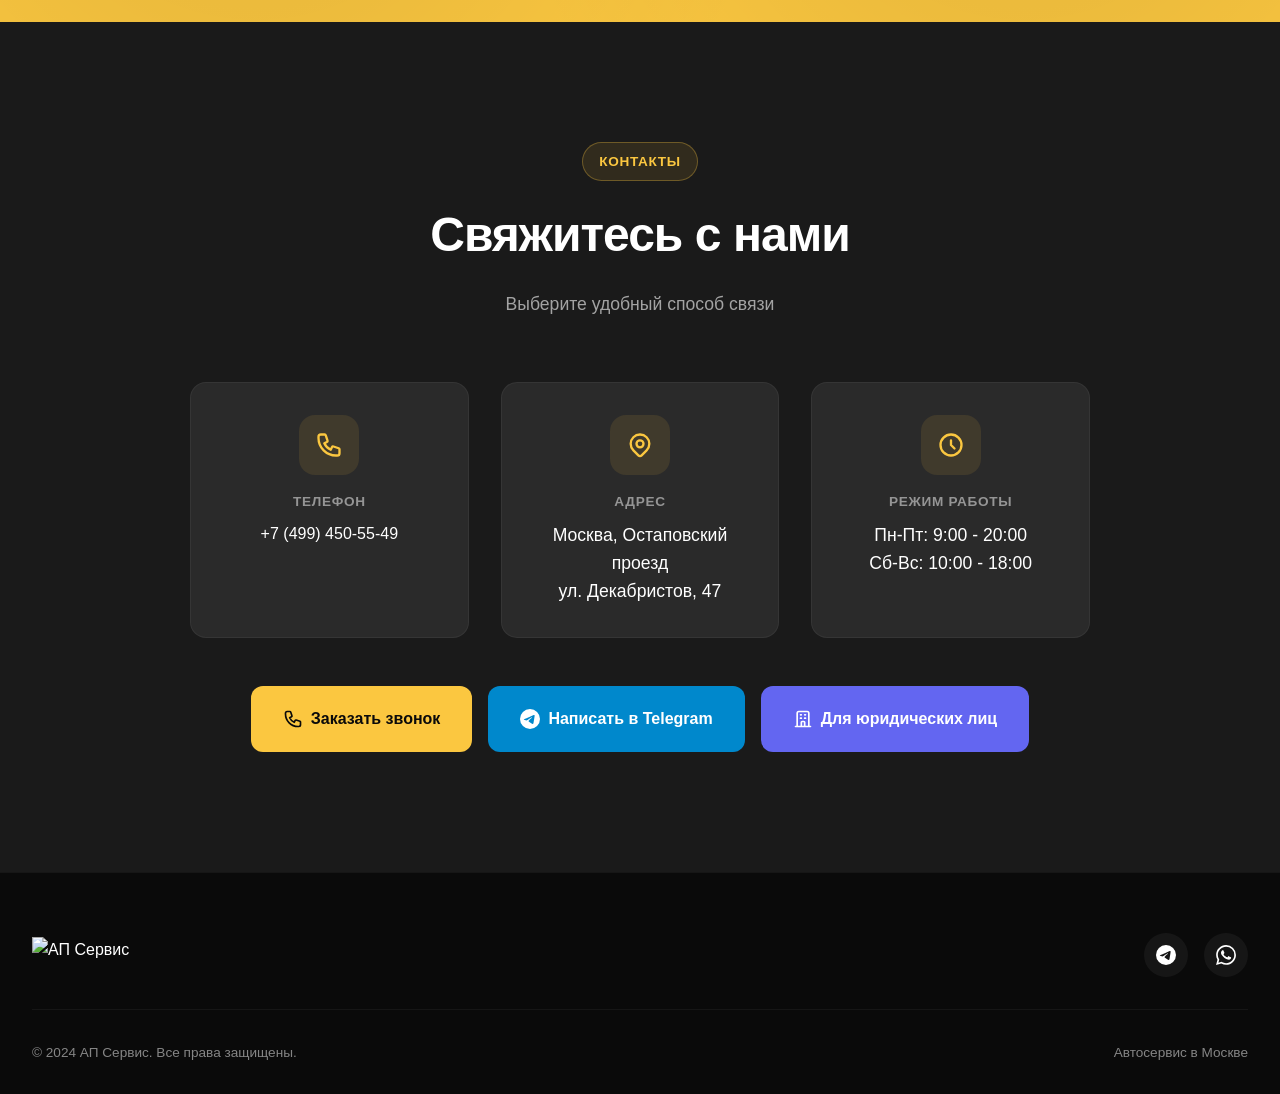
==== commit 7e752e34: "Update index.html" ====
--- a/serivce2/index.html
+++ b/serivce2/index.html
@@ -1,5 +1,4 @@
 <!DOCTYPE html>
-<!-- saved from url=(0055)file:///C:/Users/WlaDiS/Desktop/ap2/new-site/index.html -->
 <html lang="ru"><head><meta http-equiv="Content-Type" content="text/html; charset=UTF-8">
     
     <meta name="viewport" content="width=device-width, initial-scale=1.0">
@@ -1067,14 +1066,14 @@
     <!-- Navigation -->
     <nav class="nav">
         <div class="nav-container">
-            <a href="file:///C:/Users/WlaDiS/Desktop/ap2/new-site/index.html#" class="logo" onclick="scrollToTop(event)">
-                <img src="./АП Сервис — Автосервис Ильдара_files/logonew24.svg" alt="АП Сервис">
+            <a href="" class="logo" onclick="scrollToTop(event)">
+                <img src="https://jarkevithwlad.github.io/ap_sites/serivce2/images/logonew24.svg" alt="АП Сервис">
             </a>
             <ul class="nav-links">
-                <li><a href="file:///C:/Users/WlaDiS/Desktop/ap2/new-site/index.html#" onclick="scrollToTop(event)">Главная</a></li>
-                <li><a href="file:///C:/Users/WlaDiS/Desktop/ap2/new-site/index.html#services">Услуги</a></li>
-                <li><a href="file:///C:/Users/WlaDiS/Desktop/ap2/new-site/index.html#advantages">О нас</a></li>
-                <li><a href="file:///C:/Users/WlaDiS/Desktop/ap2/new-site/index.html#contact">Контакты</a></li>
+                <li><a href="https://jarkevithwlad.github.io/ap_sites/serivce2/index.html#" onclick="scrollToTop(event)">Главная</a></li>
+                <li><a href="https://jarkevithwlad.github.io/ap_sites/serivce2/index.html#services">Услуги</a></li>
+                <li><a href="https://jarkevithwlad.github.io/ap_sites/serivce2/index.html#advantages">О нас</a></li>
+                <li><a href="https://jarkevithwlad.github.io/ap_sites/serivce2/index.html#contact">Контакты</a></li>
             </ul>
             <div class="nav-cta">
                 <button class="mobile-menu-btn" onclick="toggleMenu()">
@@ -1089,10 +1088,10 @@
     <!-- Mobile Menu -->
     <div class="mobile-menu" id="mobileMenu">
         <button class="mobile-menu-close" onclick="toggleMenu()">×</button>
-        <a href="file:///C:/Users/WlaDiS/Desktop/ap2/new-site/index.html#" onclick="scrollToTop(event); toggleMenu()">Главная</a>
-        <a href="file:///C:/Users/WlaDiS/Desktop/ap2/new-site/index.html#services" onclick="toggleMenu()">Услуги</a>
-        <a href="file:///C:/Users/WlaDiS/Desktop/ap2/new-site/index.html#advantages" onclick="toggleMenu()">О нас</a>
-        <a href="file:///C:/Users/WlaDiS/Desktop/ap2/new-site/index.html#contact" onclick="toggleMenu()">Контакты</a>
+        <a href="https://jarkevithwlad.github.io/ap_sites/serivce2/index.html#" onclick="scrollToTop(event); toggleMenu()">Главная</a>
+        <a href="https://jarkevithwlad.github.io/ap_sites/serivce2/index.html#services" onclick="toggleMenu()">Услуги</a>
+        <a href="https://jarkevithwlad.github.io/ap_sites/serivce2/index.html#advantages" onclick="toggleMenu()">О нас</a>
+        <a href="https://jarkevithwlad.github.io/ap_sites/serivce2/index.html#contact" onclick="toggleMenu()">Контакты</a>
     </div>
 
     <!-- Hero Section -->
@@ -1132,7 +1131,7 @@
                         <svg width="20" height="20" viewBox="0 0 24 24" fill="currentColor"><path d="M11.944 0A12 12 0 0 0 0 12a12 12 0 0 0 12 12 12 12 0 0 0 12-12A12 12 0 0 0 12 0a12 12 0 0 0-.056 0zm4.962 7.224c.1-.002.321.023.465.14a.506.506 0 0 1 .171.325c.016.093.036.306.02.472-.18 1.898-.962 6.502-1.36 8.627-.168.9-.499 1.201-.82 1.23-.696.065-1.225-.46-1.9-.902-1.056-.693-1.653-1.123-2.678-1.8-1.185-.78-.417-1.21.258-1.91.177-.184 3.247-2.977 3.307-3.23.007-.032.014-.15-.056-.212s-.174-.041-.249-.024c-.106.024-1.793 1.14-5.061 3.345-.48.33-.913.49-1.302.48-.428-.008-1.252-.241-1.865-.44-.752-.245-1.349-.374-1.297-.789.027-.216.325-.437.893-.663 3.498-1.524 5.83-2.529 6.998-3.014 3.332-1.386 4.025-1.627 4.476-1.635z"></path></svg>
                         Написать в Telegram
                     </a>
-                    <a href="file:///C:/Users/WlaDiS/Desktop/ap2/new-site/index.html#" class="btn btn-corp">
+                    <a href="https://jarkevithwlad.github.io/ap_sites/serivce2/index.html#" class="btn btn-corp">
                         <svg width="20" height="20" fill="none" viewBox="0 0 24 24" stroke="currentColor" stroke-width="2"><path stroke-linecap="round" stroke-linejoin="round" d="M19 21V5a2 2 0 00-2-2H7a2 2 0 00-2 2v16m14 0h2m-2 0h-5m-9 0H3m2 0h5M9 7h1m-1 4h1m4-4h1m-1 4h1m-5 10v-5a1 1 0 011-1h2a1 1 0 011 1v5m-4 0h4"></path></svg>
                         Для юридических лиц
                     </a>
@@ -1155,7 +1154,7 @@
             </div>
             <div class="hero-image">
                 <div class="hero-image-wrapper">
-                    <img src="./АП Сервис — Автосервис Ильдара_files/DSCF3288--_-3.png.webp" alt="Автосервис">
+                    <img src="https://jarkevithwlad.github.io/ap_sites/serivce2/images/DSCF3288--_-3.png.webp" alt="Автосервис">
                 </div>
                 <div class="hero-float-card card-1">
                     <div class="card-icon">
@@ -1258,7 +1257,7 @@
                 </div>
             </div>
             <div class="advantages-image">
-                <img src="./АП Сервис — Автосервис Ильдара_files/photo.jpg" alt="Наша команда">
+                <img src="https://jarkevithwlad.github.io/ap_sites/serivce2/images//photo.jpg" alt="Наша команда">
                 <div class="experience-badge">
                     <div class="years">12+</div>
                     <div class="text">Лет опыта</div>
@@ -1282,7 +1281,7 @@
                     <svg width="20" height="20" viewBox="0 0 24 24" fill="currentColor"><path d="M11.944 0A12 12 0 0 0 0 12a12 12 0 0 0 12 12 12 12 0 0 0 12-12A12 12 0 0 0 12 0a12 12 0 0 0-.056 0zm4.962 7.224c.1-.002.321.023.465.14a.506.506 0 0 1 .171.325c.016.093.036.306.02.472-.18 1.898-.962 6.502-1.36 8.627-.168.9-.499 1.201-.82 1.23-.696.065-1.225-.46-1.9-.902-1.056-.693-1.653-1.123-2.678-1.8-1.185-.78-.417-1.21.258-1.91.177-.184 3.247-2.977 3.307-3.23.007-.032.014-.15-.056-.212s-.174-.041-.249-.024c-.106.024-1.793 1.14-5.061 3.345-.48.33-.913.49-1.302.48-.428-.008-1.252-.241-1.865-.44-.752-.245-1.349-.374-1.297-.789.027-.216.325-.437.893-.663 3.498-1.524 5.83-2.529 6.998-3.014 3.332-1.386 4.025-1.627 4.476-1.635z"></path></svg>
                     Написать в Telegram
                 </a>
-                <a href="file:///C:/Users/WlaDiS/Desktop/ap2/new-site/index.html#" class="btn btn-corp">
+                <a href="https://jarkevithwlad.github.io/ap_sites/serivce2/index.html#" class="btn btn-corp">
                     <svg width="20" height="20" fill="none" viewBox="0 0 24 24" stroke="currentColor" stroke-width="2"><path stroke-linecap="round" stroke-linejoin="round" d="M19 21V5a2 2 0 00-2-2H7a2 2 0 00-2 2v16m14 0h2m-2 0h-5m-9 0H3m2 0h5M9 7h1m-1 4h1m4-4h1m-1 4h1m-5 10v-5a1 1 0 011-1h2a1 1 0 011 1v5m-4 0h4"></path></svg>
                     Для юридических лиц
                 </a>
@@ -1331,7 +1330,7 @@
                     <svg width="20" height="20" viewBox="0 0 24 24" fill="currentColor"><path d="M11.944 0A12 12 0 0 0 0 12a12 12 0 0 0 12 12 12 12 0 0 0 12-12A12 12 0 0 0 12 0a12 12 0 0 0-.056 0zm4.962 7.224c.1-.002.321.023.465.14a.506.506 0 0 1 .171.325c.016.093.036.306.02.472-.18 1.898-.962 6.502-1.36 8.627-.168.9-.499 1.201-.82 1.23-.696.065-1.225-.46-1.9-.902-1.056-.693-1.653-1.123-2.678-1.8-1.185-.78-.417-1.21.258-1.91.177-.184 3.247-2.977 3.307-3.23.007-.032.014-.15-.056-.212s-.174-.041-.249-.024c-.106.024-1.793 1.14-5.061 3.345-.48.33-.913.49-1.302.48-.428-.008-1.252-.241-1.865-.44-.752-.245-1.349-.374-1.297-.789.027-.216.325-.437.893-.663 3.498-1.524 5.83-2.529 6.998-3.014 3.332-1.386 4.025-1.627 4.476-1.635z"></path></svg>
                     Написать в Telegram
                 </a>
-                <a href="file:///C:/Users/WlaDiS/Desktop/ap2/new-site/index.html#" class="btn btn-corp">
+                <a href="https://jarkevithwlad.github.io/ap_sites/serivce2/index.html#" class="btn btn-corp">
                     <svg width="20" height="20" fill="none" viewBox="0 0 24 24" stroke="currentColor" stroke-width="2"><path stroke-linecap="round" stroke-linejoin="round" d="M19 21V5a2 2 0 00-2-2H7a2 2 0 00-2 2v16m14 0h2m-2 0h-5m-9 0H3m2 0h5M9 7h1m-1 4h1m4-4h1m-1 4h1m-5 10v-5a1 1 0 011-1h2a1 1 0 011 1v5m-4 0h4"></path></svg>
                     Для юридических лиц
                 </a>
@@ -1343,14 +1342,14 @@
     <footer class="footer">
         <div class="footer-container">
             <div class="footer-top">
-                <a href="file:///C:/Users/WlaDiS/Desktop/ap2/new-site/index.html#" class="footer-logo" onclick="scrollToTop(event)">
+                <a href="https://jarkevithwlad.github.io/ap_sites/serivce2/index.html#" class="footer-logo" onclick="scrollToTop(event)">
                     <img src="./АП Сервис — Автосервис Ильдара_files/Logonew24footer.svg" alt="АП Сервис">
                 </a>
                 <div class="footer-social">
-                    <a href="file:///C:/Users/WlaDiS/Desktop/ap2/new-site/index.html#" class="social-link" title="Telegram">
+                    <a href="https://jarkevithwlad.github.io/ap_sites/serivce2/index.html#" class="social-link" title="Telegram">
                         <svg width="20" height="20" fill="currentColor" viewBox="0 0 24 24"><path d="M11.944 0A12 12 0 0 0 0 12a12 12 0 0 0 12 12 12 12 0 0 0 12-12A12 12 0 0 0 12 0a12 12 0 0 0-.056 0zm4.962 7.224c.1-.002.321.023.465.14a.506.506 0 0 1 .171.325c.016.093.036.306.02.472-.18 1.898-.962 6.502-1.36 8.627-.168.9-.499 1.201-.82 1.23-.696.065-1.225-.46-1.9-.902-1.056-.693-1.653-1.123-2.678-1.8-1.185-.78-.417-1.21.258-1.91.177-.184 3.247-2.977 3.307-3.23.007-.032.014-.15-.056-.212s-.174-.041-.249-.024c-.106.024-1.793 1.14-5.061 3.345-.48.33-.913.49-1.302.48-.428-.008-1.252-.241-1.865-.44-.752-.245-1.349-.374-1.297-.789.027-.216.325-.437.893-.663 3.498-1.524 5.83-2.529 6.998-3.014 3.332-1.386 4.025-1.627 4.476-1.635z"></path></svg>
                     </a>
-                    <a href="file:///C:/Users/WlaDiS/Desktop/ap2/new-site/index.html#" class="social-link" title="WhatsApp">
+                    <a href="https://jarkevithwlad.github.io/ap_sites/serivce2/index.html#" class="social-link" title="WhatsApp">
                         <svg width="20" height="20" fill="currentColor" viewBox="0 0 24 24"><path d="M17.472 14.382c-.297-.149-1.758-.867-2.03-.967-.273-.099-.471-.148-.67.15-.197.297-.767.966-.94 1.164-.173.199-.347.223-.644.075-.297-.15-1.255-.463-2.39-1.475-.883-.788-1.48-1.761-1.653-2.059-.173-.297-.018-.458.13-.606.134-.133.298-.347.446-.52.149-.174.198-.298.298-.497.099-.198.05-.371-.025-.52-.075-.149-.669-1.612-.916-2.207-.242-.579-.487-.5-.669-.51-.173-.008-.371-.01-.57-.01-.198 0-.52.074-.792.372-.272.297-1.04 1.016-1.04 2.479 0 1.462 1.065 2.875 1.213 3.074.149.198 2.096 3.2 5.077 4.487.709.306 1.262.489 1.694.625.712.227 1.36.195 1.871.118.571-.085 1.758-.719 2.006-1.413.248-.694.248-1.289.173-1.413-.074-.124-.272-.198-.57-.347m-5.421 7.403h-.004a9.87 9.87 0 01-5.031-1.378l-.361-.214-3.741.982.998-3.648-.235-.374a9.86 9.86 0 01-1.51-5.26c.001-5.45 4.436-9.884 9.888-9.884 2.64 0 5.122 1.03 6.988 2.898a9.825 9.825 0 012.893 6.994c-.003 5.45-4.437 9.884-9.885 9.884m8.413-18.297A11.815 11.815 0 0012.05 0C5.495 0 .16 5.335.157 11.892c0 2.096.547 4.142 1.588 5.945L.057 24l6.305-1.654a11.882 11.882 0 005.683 1.448h.004c6.554 0 11.89-5.335 11.893-11.893a11.821 11.821 0 00-3.48-8.413z"></path></svg>
                     </a>
                 </div>
@@ -1363,7 +1362,7 @@
     </footer>
 
     <!-- Back to Top Button -->
-    <a href="file:///C:/Users/WlaDiS/Desktop/ap2/new-site/index.html#" class="back-to-top" id="backToTop" onclick="scrollToTop(event)" aria-label="Наверх">
+    <a href="https://jarkevithwlad.github.io/ap_sites/serivce2/images/index.html#" class="back-to-top" id="backToTop" onclick="scrollToTop(event)" aria-label="Наверх">
         <svg fill="none" viewBox="0 0 24 24" stroke="currentColor" stroke-width="2">
             <path stroke-linecap="round" stroke-linejoin="round" d="M5 15l7-7 7 7"></path>
         </svg>
@@ -1446,4 +1445,4 @@
     </script>
 
 
-</body></html>+</body></html>
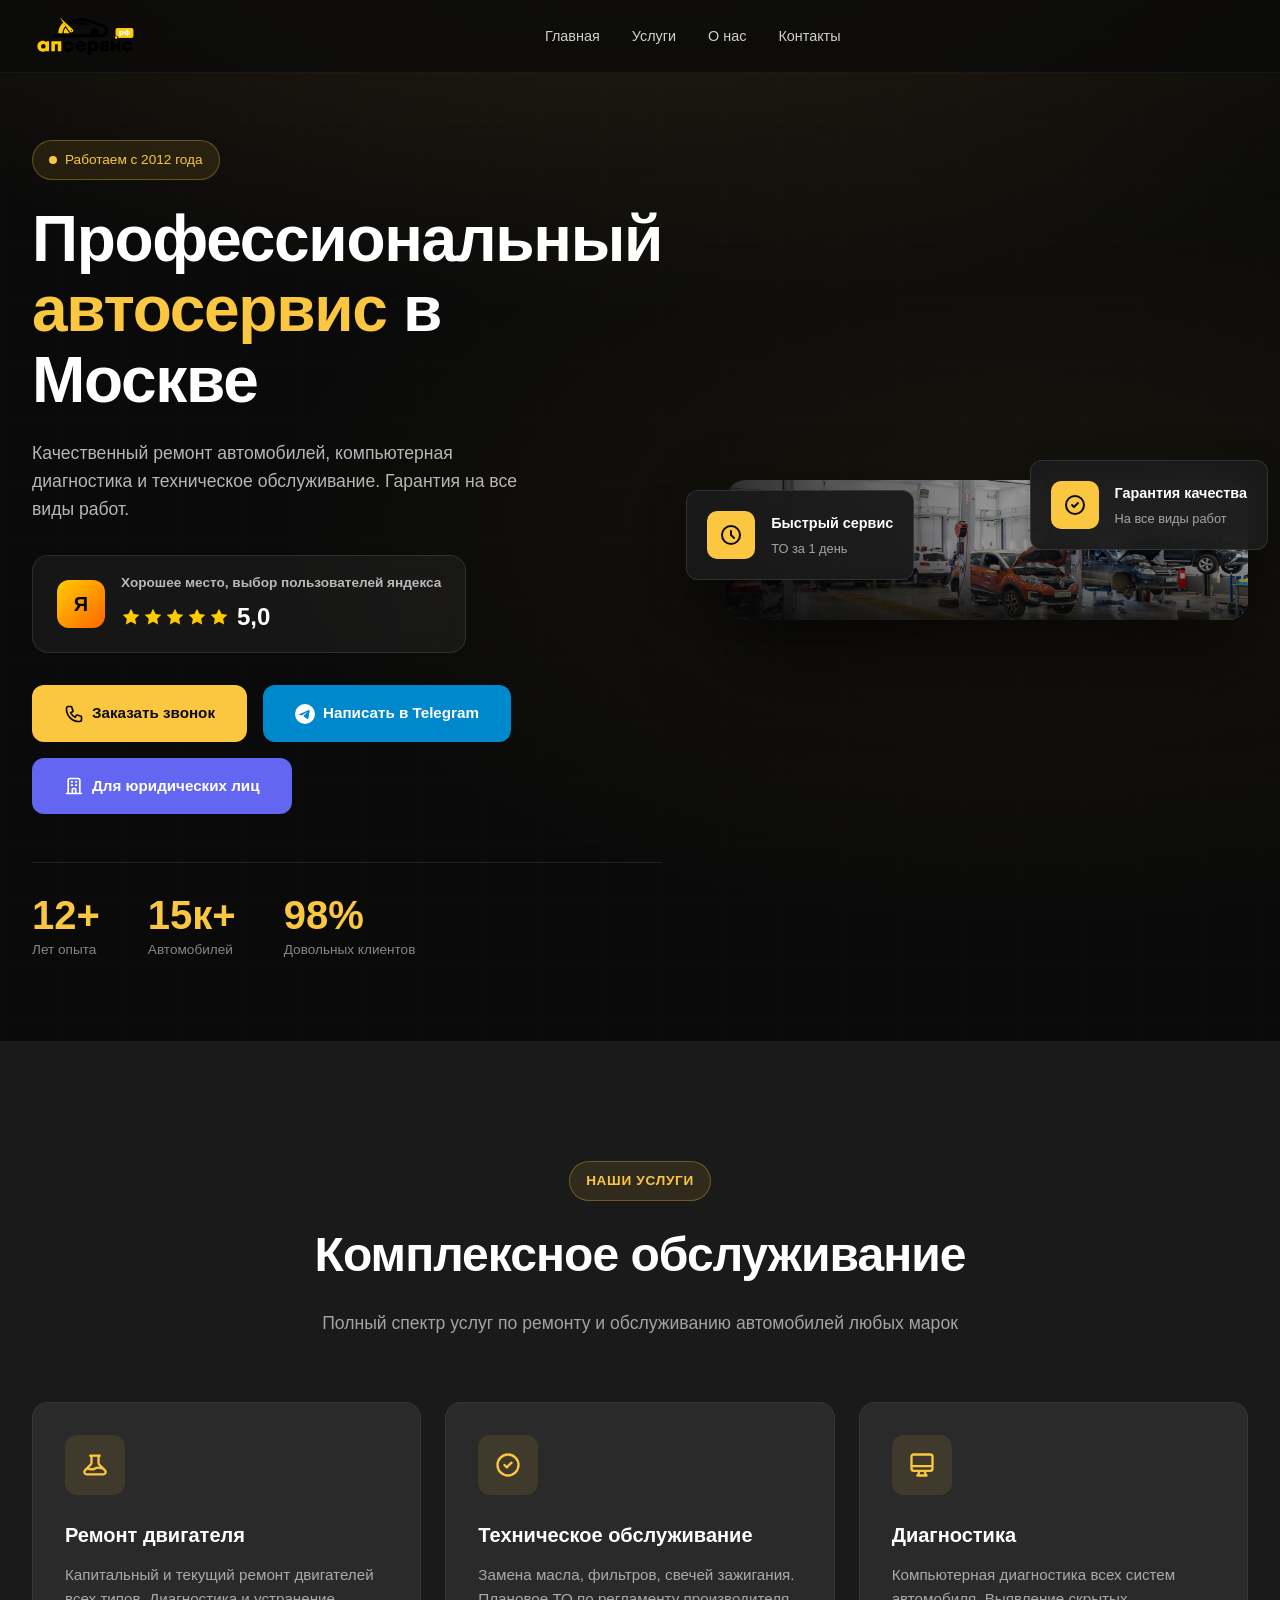
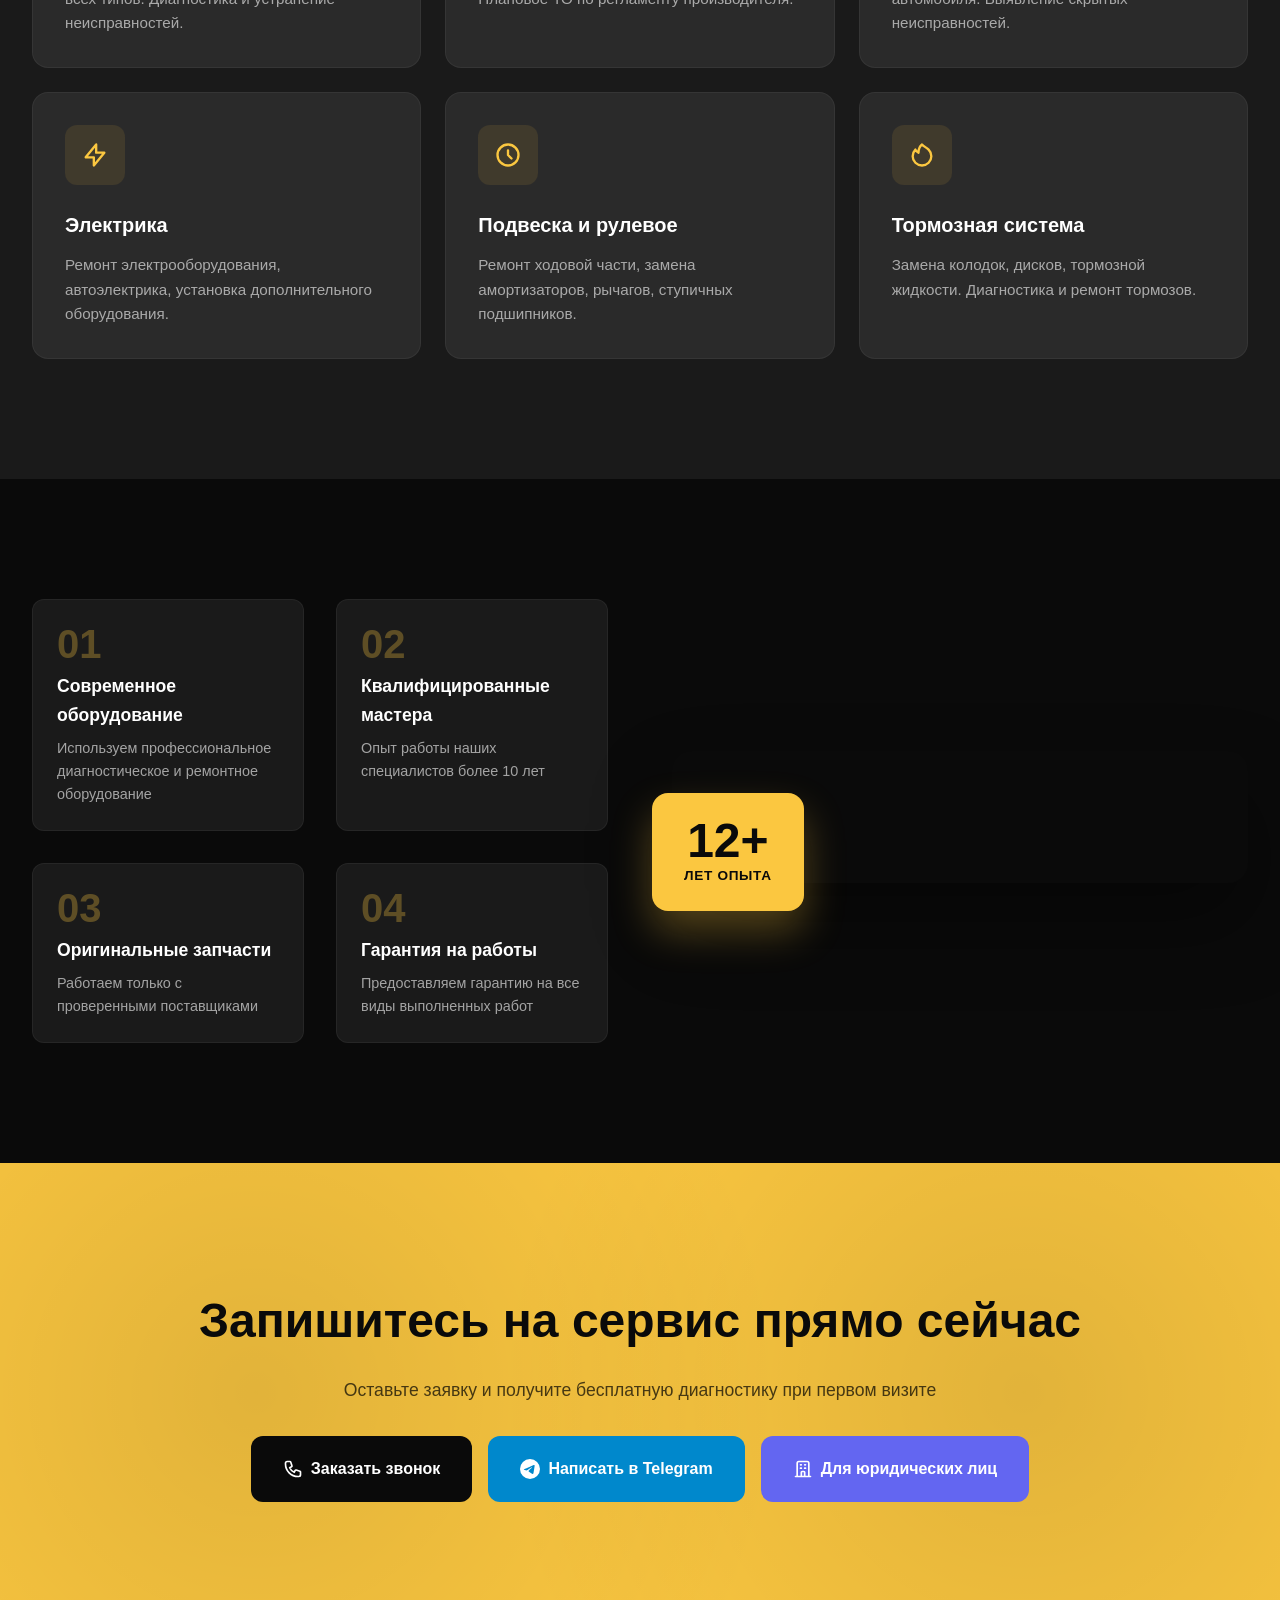
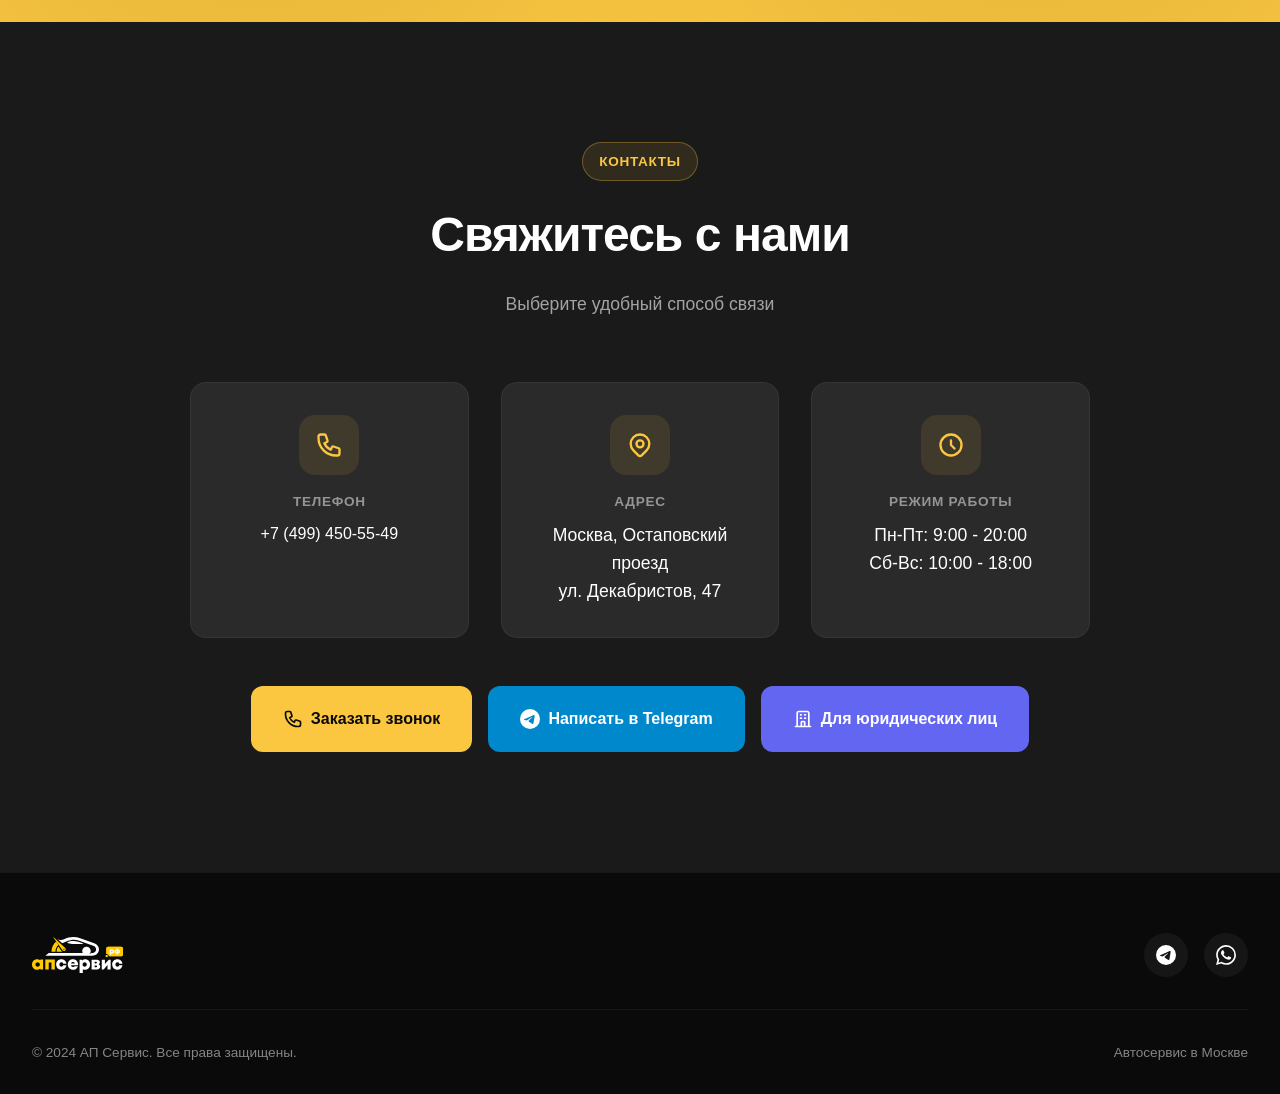
==== commit de1ab3db: "Update index.html" ====
--- a/serivce2/index.html
+++ b/serivce2/index.html
@@ -6,7 +6,7 @@
     <meta name="description" content="Профессиональный автосервис в Москве. Ремонт, диагностика и техническое обслуживание автомобилей. Остаповский проезд и Декабристов 47.">
     <link rel="preconnect" href="https://fonts.googleapis.com/">
     <link rel="preconnect" href="https://fonts.gstatic.com/" crossorigin="">
-    <link href="./АП Сервис — Автосервис Ильдара_files/css2" rel="stylesheet">
+    <link href="https://jarkevithwlad.github.io/ap_sites/serivce2/images/css2" rel="stylesheet">
     <style>
         :root {
             --primary: #fbc740;
@@ -1343,7 +1343,7 @@
         <div class="footer-container">
             <div class="footer-top">
                 <a href="https://jarkevithwlad.github.io/ap_sites/serivce2/index.html#" class="footer-logo" onclick="scrollToTop(event)">
-                    <img src="./АП Сервис — Автосервис Ильдара_files/Logonew24footer.svg" alt="АП Сервис">
+                    <img src="https://jarkevithwlad.github.io/ap_sites/serivce2/images/Logonew24footer.svg" alt="АП Сервис">
                 </a>
                 <div class="footer-social">
                     <a href="https://jarkevithwlad.github.io/ap_sites/serivce2/index.html#" class="social-link" title="Telegram">
